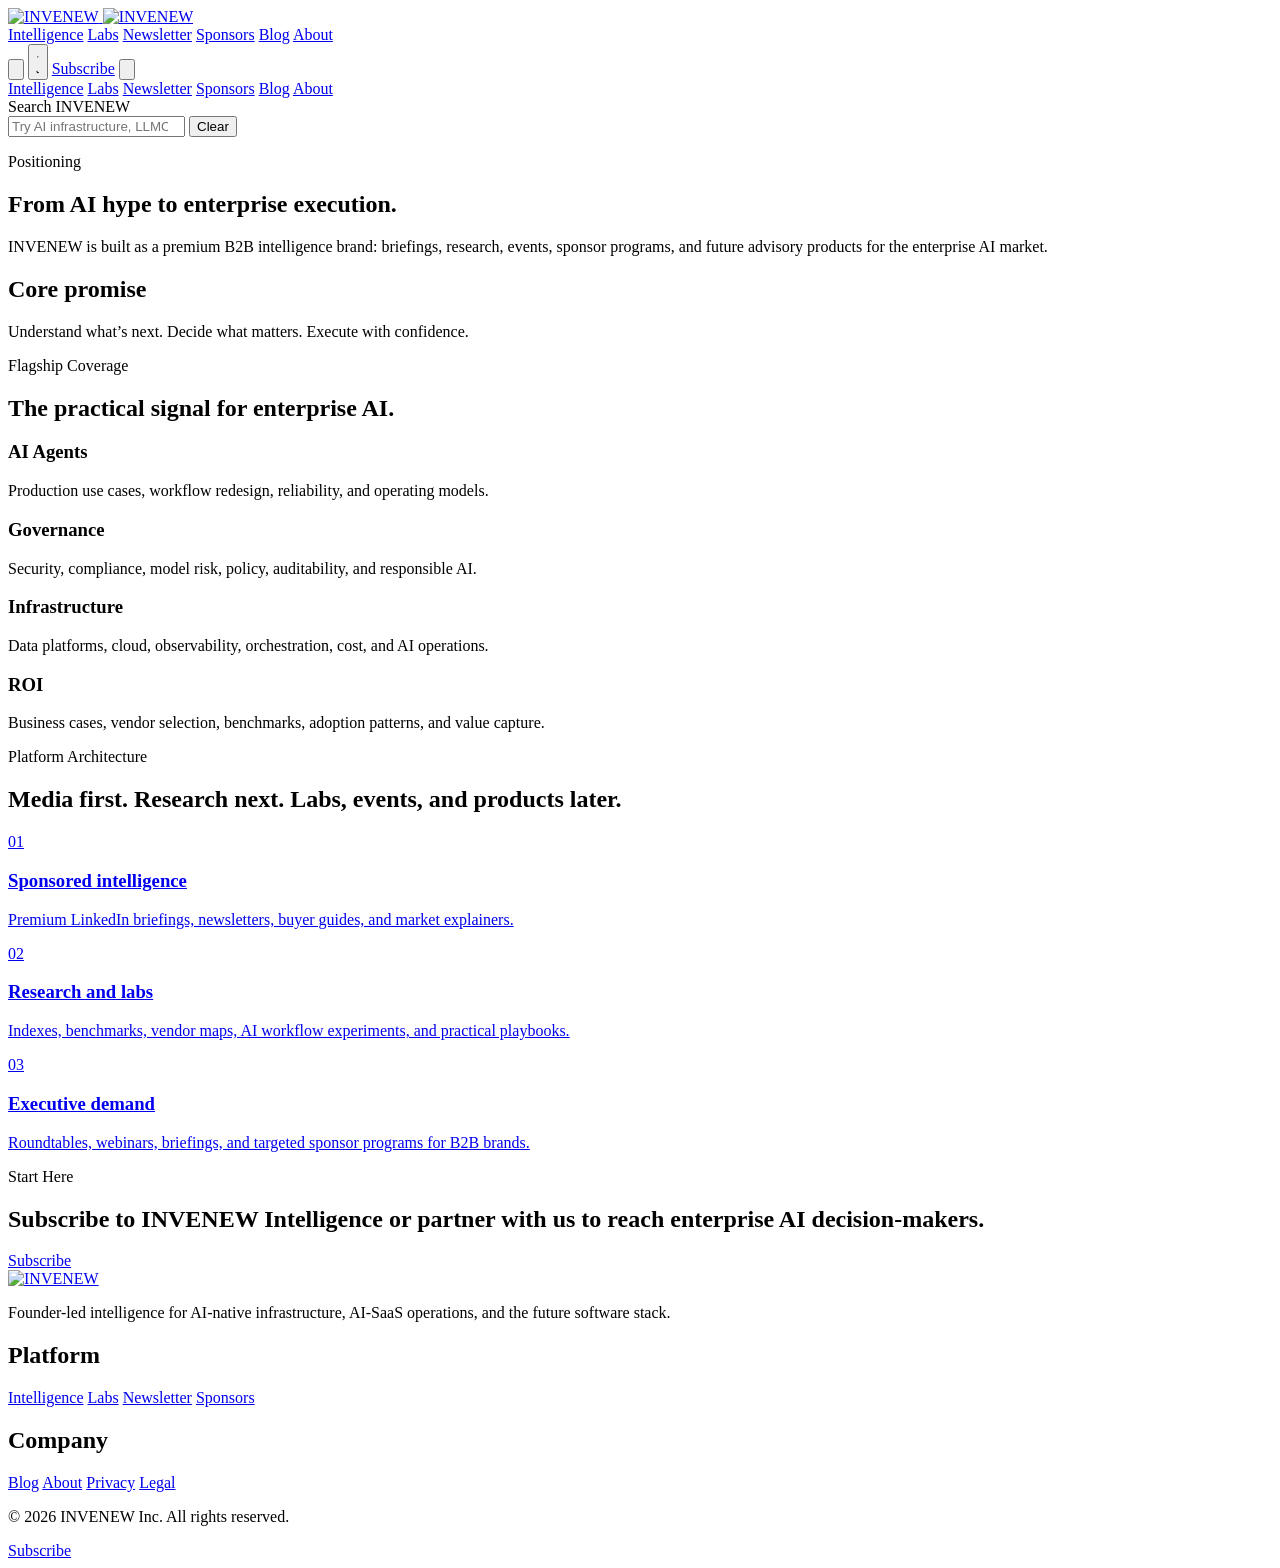
==== index.html @ 5afffe79 "Initialize website upload" ====
<!doctype html>
<html lang="en">
  <head>
    <meta charset="utf-8">
    <meta name="viewport" content="width=device-width, initial-scale=1">
    <meta name="description" content="INVENEW is a founder-led AI-native infrastructure lab for SaaS builders, cloud leaders, and AI infrastructure vendors.">
    <title>INVENEW | AI-Native Infrastructure Lab</title>
    <link rel="icon" href="assets/INVENEW-favicon1.png" type="image/png">
    <link rel="stylesheet" href="styles.css">
  </head>
  <body>
    <header class="site-header" data-elevated="false">
      <a class="brand" href="index.html" aria-label="INVENEW home">
        <img class="brand-logo logo-light" src="assets/INVENEW-light-long1.png" alt="INVENEW">
        <img class="brand-logo logo-dark" src="assets/INVENEW-dark-long1.png" alt="INVENEW">
      </a>
      <nav class="nav" aria-label="Primary navigation">
        <a href="intelligence.html">Intelligence</a>
        <a href="labs.html">Labs</a>
        <a href="newsletter.html">Newsletter</a>
        <a href="sponsors.html">Sponsors</a>
        <a href="blog.html">Blog</a>
        <a href="about.html">About</a>
      </nav>
      <div class="header-actions">
        <button class="icon-btn" id="searchToggle" aria-label="Search site" type="button">
          <svg viewBox="0 0 24 24" aria-hidden="true"><path d="m21 21-4.35-4.35m1.35-5.15a6.5 6.5 0 1 1-13 0 6.5 6.5 0 0 1 13 0Z"/></svg>
        </button>
        <button class="theme-toggle" id="themeToggle" aria-label="Toggle dark mode" type="button">
          <span class="toggle-track"><span class="toggle-thumb"></span></span>
          <svg class="sun" viewBox="0 0 24 24" aria-hidden="true"><path d="M12 4V2m0 20v-2m8-8h2M2 12h2m14.36-6.36 1.42-1.42M4.22 19.78l1.42-1.42m0-12.72L4.22 4.22m15.56 15.56-1.42-1.42M16 12a4 4 0 1 1-8 0 4 4 0 0 1 8 0Z"/></svg>
          <svg class="moon" viewBox="0 0 24 24" aria-hidden="true"><path d="M20.5 14.5A8.5 8.5 0 0 1 9.5 3.5 8.5 8.5 0 1 0 20.5 14.5Z"/></svg>
        </button>
        <a class="btn btn-small" href="newsletter.html">Subscribe</a>
        <button class="icon-btn menu-btn" id="menuToggle" aria-label="Open menu" type="button">
          <svg viewBox="0 0 24 24" aria-hidden="true"><path d="M4 7h16M4 12h16M4 17h16"/></svg>
        </button>
      </div>
    </header>

    <div class="mobile-panel" id="mobilePanel" aria-hidden="true">
      <a href="intelligence.html">Intelligence</a>
      <a href="labs.html">Labs</a>
      <a href="newsletter.html">Newsletter</a>
      <a href="sponsors.html">Sponsors</a>
      <a href="blog.html">Blog</a>
      <a href="about.html">About</a>
    </div>

    <div class="search-panel" id="searchPanel" aria-hidden="true">
      <div class="search-box">
        <label for="siteSearch">Search INVENEW</label>
        <div class="search-row">
          <input id="siteSearch" type="search" placeholder="Try AI infrastructure, LLMOps, sponsor briefs...">
          <button class="btn" id="clearSearch" type="button">Clear</button>
        </div>
        <div class="search-results" id="searchResults"></div>
      </div>
    </div>

    <main>
      <section class="landing-position section">
        <div>
          <p class="eyebrow">Positioning</p>
          <h1>From AI hype to enterprise execution.</h1>
          <p class="hero-text">INVENEW is built as a premium B2B intelligence brand: briefings, research, events, sponsor programs, and future advisory products for the enterprise AI market.</p>
        </div>
        <div class="promise-card">
          <h2>Core promise</h2>
          <p>Understand what’s next. Decide what matters. Execute with confidence.</p>
        </div>
      </section>

      <section class="flagship-band">
        <div class="flagship-inner">
          <p class="eyebrow">Flagship Coverage</p>
          <h2>The practical signal for enterprise AI.</h2>
          <div class="coverage-card-grid">
            <article class="beige"><h3>AI Agents</h3><p>Production use cases, workflow redesign, reliability, and operating models.</p></article>
            <article class="blue"><h3>Governance</h3><p>Security, compliance, model risk, policy, auditability, and responsible AI.</p></article>
            <article class="green"><h3>Infrastructure</h3><p>Data platforms, cloud, observability, orchestration, cost, and AI operations.</p></article>
            <article class="pink"><h3>ROI</h3><p>Business cases, vendor selection, benchmarks, adoption patterns, and value capture.</p></article>
          </div>
        </div>
      </section>

      <section class="section architecture-section">
        <div class="section-head">
          <p class="eyebrow">Platform Architecture</p>
          <h2>Media first. Research next. Labs, events, and products later.</h2>
        </div>
        <div class="architecture-grid">
          <a href="intelligence.html"><span>01</span><h3>Sponsored intelligence</h3><p>Premium LinkedIn briefings, newsletters, buyer guides, and market explainers.</p></a>
          <a href="labs.html"><span>02</span><h3>Research and labs</h3><p>Indexes, benchmarks, vendor maps, AI workflow experiments, and practical playbooks.</p></a>
          <a href="sponsors.html"><span>03</span><h3>Executive demand</h3><p>Roundtables, webinars, briefings, and targeted sponsor programs for B2B brands.</p></a>
        </div>
      </section>

      <section class="section landing-cta">
        <div>
          <p class="eyebrow">Start Here</p>
          <h2>Subscribe to INVENEW Intelligence or partner with us to reach enterprise AI decision-makers.</h2>
        </div>
        <a class="btn" href="newsletter.html">Subscribe</a>
      </section>
    </main>

    <footer class="footer">
      <div class="footer-main">
        <div class="footer-intro">
          <a href="index.html" class="footer-brand" aria-label="INVENEW home"><img src="assets/INVENEW-dark-long1.png" alt="INVENEW"></a>
          <p>Founder-led intelligence for AI-native infrastructure, AI-SaaS operations, and the future software stack.</p>
        </div>
        <nav class="footer-col" aria-label="Footer platform links">
          <h2>Platform</h2>
          <a href="intelligence.html">Intelligence</a>
          <a href="labs.html">Labs</a>
          <a href="newsletter.html">Newsletter</a>
          <a href="sponsors.html">Sponsors</a>
        </nav>
        <nav class="footer-col" aria-label="Footer company links">
          <h2>Company</h2>
          <a href="blog.html">Blog</a>
          <a href="about.html">About</a>
          <a href="privacy.html">Privacy</a>
          <a href="legal.html">Legal</a>
        </nav>
      </div>
      <div class="footer-bottom">
        <p>© 2026 INVENEW Inc. All rights reserved.</p>
        <a href="newsletter.html">Subscribe</a>
      </div>
    </footer>
    <script src="script.js"></script>
  </body>
</html>
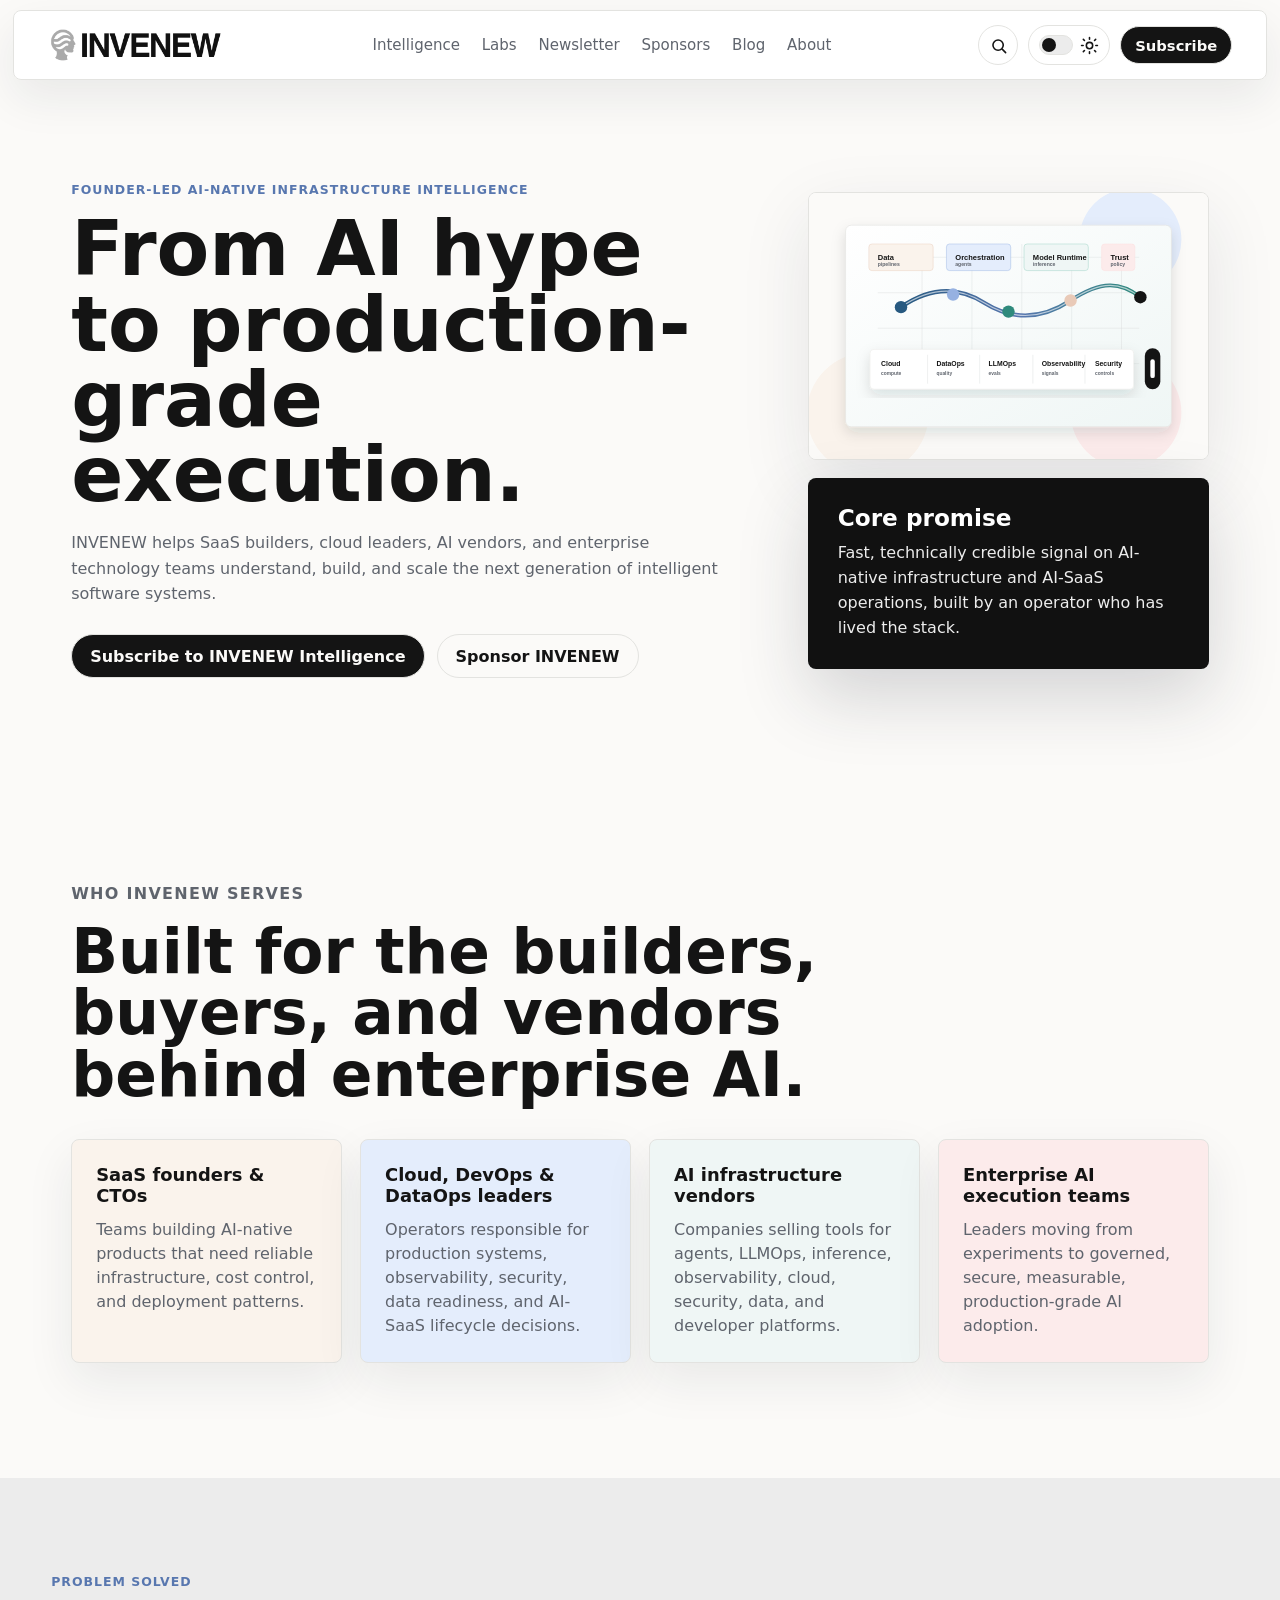
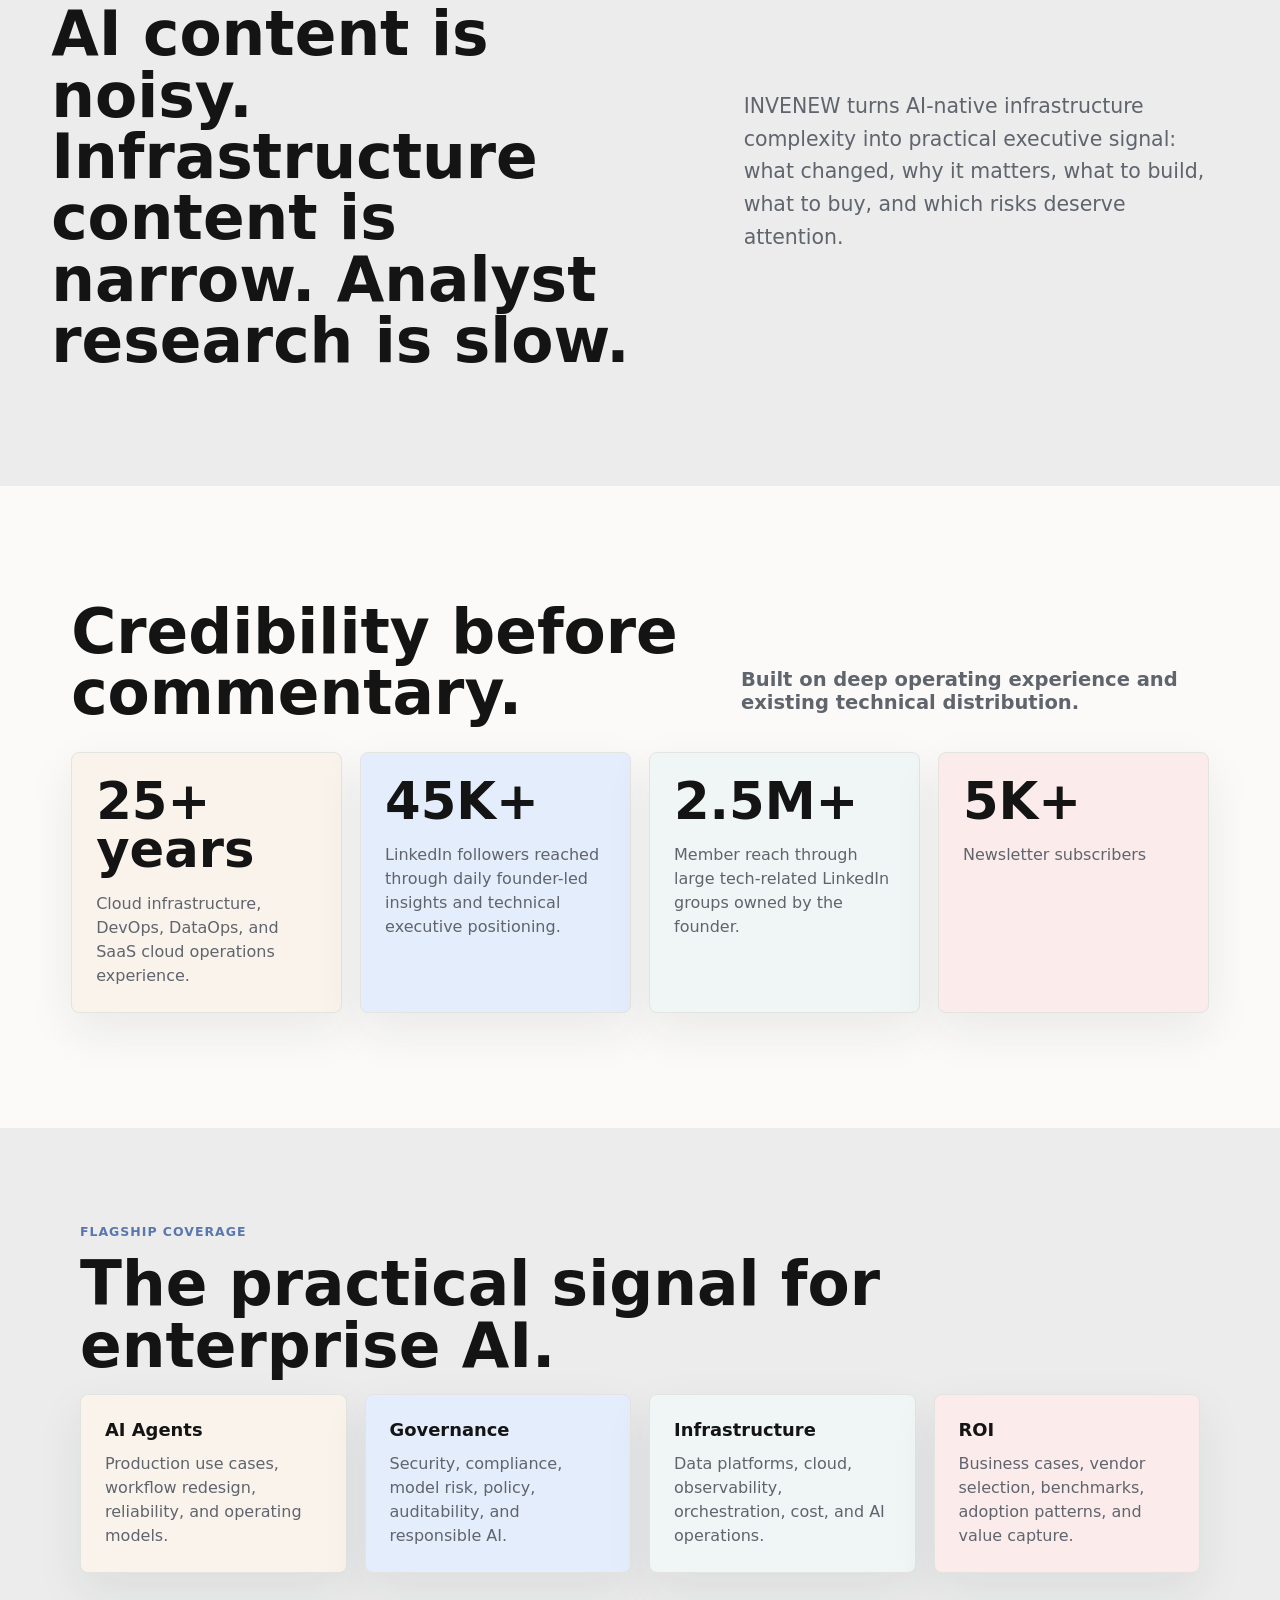
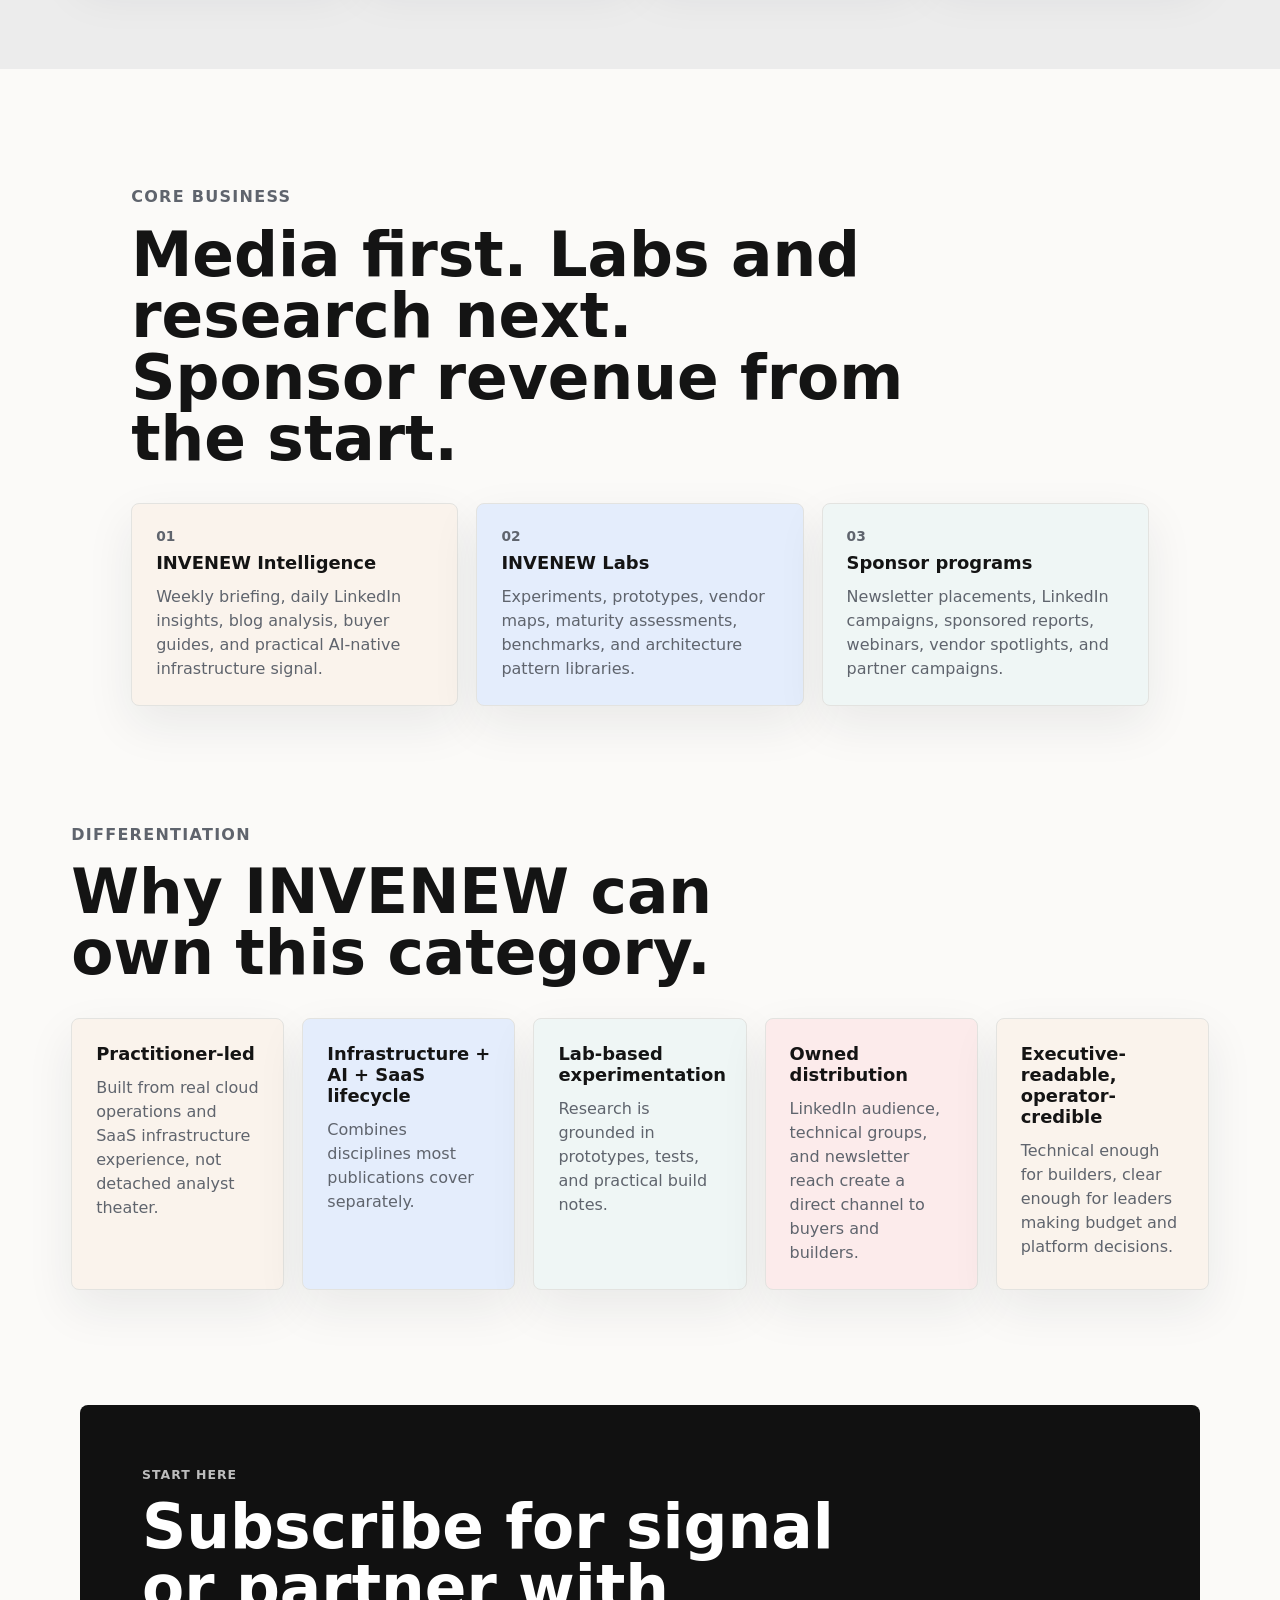
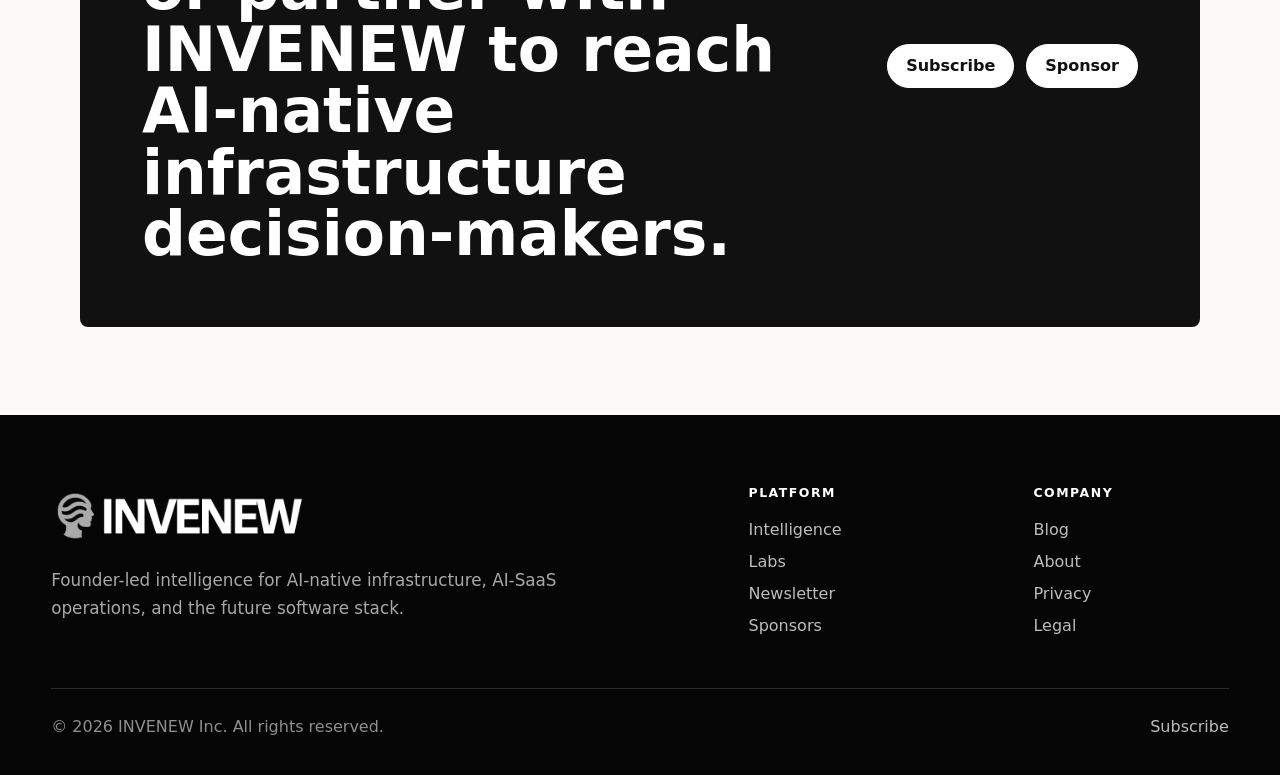
==== commit fbf80667: "Update INVENEW static website" ====
--- a/index.html
+++ b/index.html
@@ -3,10 +3,10 @@
   <head>
     <meta charset="utf-8">
     <meta name="viewport" content="width=device-width, initial-scale=1">
-    <meta name="description" content="INVENEW is a founder-led AI-native infrastructure lab for SaaS builders, cloud leaders, and AI infrastructure vendors.">
-    <title>INVENEW | AI-Native Infrastructure Lab</title>
+    <meta name="description" content="INVENEW is a founder-led AI-native infrastructure intelligence platform for SaaS builders, cloud leaders, AI vendors, and enterprise AI execution teams.">
+    <title>INVENEW | AI-Native Infrastructure Intelligence</title>
     <link rel="icon" href="assets/INVENEW-favicon1.png" type="image/png">
-    <link rel="stylesheet" href="styles.css">
+    <script>(function(){try{var theme=localStorage.getItem("invenew-theme");if(!theme&&window.matchMedia&&window.matchMedia("(prefers-color-scheme: dark)").matches)theme="dark";if(theme==="dark"){document.documentElement.dataset.theme="dark";document.documentElement.style.backgroundColor="#0d0f12";}}catch(error){}})();</script><link rel="stylesheet" href="styles.css">
   </head>
   <body>
     <header class="site-header" data-elevated="false">
@@ -61,13 +61,56 @@
     <main>
       <section class="landing-position section">
         <div>
-          <p class="eyebrow">Positioning</p>
-          <h1>From AI hype to enterprise execution.</h1>
-          <p class="hero-text">INVENEW is built as a premium B2B intelligence brand: briefings, research, events, sponsor programs, and future advisory products for the enterprise AI market.</p>
+          <p class="eyebrow">Founder-led AI-native infrastructure intelligence</p>
+          <h1>From AI hype to production-grade execution.</h1>
+          <p class="hero-text">INVENEW helps SaaS builders, cloud leaders, AI vendors, and enterprise technology teams understand, build, and scale the next generation of intelligent software systems.</p>
+          <div class="hero-actions">
+            <a class="btn" href="newsletter.html">Subscribe to INVENEW Intelligence</a>
+            <a class="btn btn-secondary" href="sponsors.html">Sponsor INVENEW</a>
+          </div>
         </div>
-        <div class="promise-card">
-          <h2>Core promise</h2>
-          <p>Understand what’s next. Decide what matters. Execute with confidence.</p>
+        <div class="landing-promise-stack">
+          <img class="landing-hero-image" src="assets/sponsors-hero-graphic.svg" alt="AI infrastructure stack graphic">
+          <div class="promise-card">
+            <h2>Core promise</h2>
+            <p>Fast, technically credible signal on AI-native infrastructure and AI-SaaS operations, built by an operator who has lived the stack.</p>
+          </div>
+        </div>
+      </section>
+
+      <section class="section home-audience">
+        <div class="section-head">
+          <p class="eyebrow">Who INVENEW serves</p>
+          <h2>Built for the builders, buyers, and vendors behind enterprise AI.</h2>
+        </div>
+        <div class="home-card-grid four">
+          <article class="beige"><h3>SaaS founders & CTOs</h3><p>Teams building AI-native products that need reliable infrastructure, cost control, and deployment patterns.</p></article>
+          <article class="blue"><h3>Cloud, DevOps & DataOps leaders</h3><p>Operators responsible for production systems, observability, security, data readiness, and AI-SaaS lifecycle decisions.</p></article>
+          <article class="green"><h3>AI infrastructure vendors</h3><p>Companies selling tools for agents, LLMOps, inference, observability, cloud, security, data, and developer platforms.</p></article>
+          <article class="pink"><h3>Enterprise AI execution teams</h3><p>Leaders moving from experiments to governed, secure, measurable, production-grade AI adoption.</p></article>
+        </div>
+      </section>
+
+      <section class="home-problem">
+        <div class="problem-inner">
+          <div>
+            <p class="eyebrow">Problem solved</p>
+            <h2>AI content is noisy. Infrastructure content is narrow. Analyst research is slow.</h2>
+          </div>
+          <p>INVENEW turns AI-native infrastructure complexity into practical executive signal: what changed, why it matters, what to build, what to buy, and which risks deserve attention.</p>
+        </div>
+      </section>
+
+      <section class="section credibility-section">
+        <div class="section-title-row">
+          <h2>Credibility before commentary.</h2>
+          <p>Built on deep operating experience and existing technical distribution.</p>
+        </div>
+        <div class="credibility-grid">
+          <article><strong>25+ years</strong><span>Cloud infrastructure, DevOps, DataOps, and SaaS cloud operations experience.</span></article>
+          <article><strong>45K+</strong><span>LinkedIn followers reached through daily founder-led insights and technical executive positioning.</span></article>
+          <article><strong>2.5M+</strong><span>Member reach through large tech-related LinkedIn groups owned by the founder.</span></article>
+          <article><strong>5K+</strong><span>Newsletter subscribers</span></article>
         </div>
       </section>
 
@@ -86,22 +129,39 @@
 
       <section class="section architecture-section">
         <div class="section-head">
-          <p class="eyebrow">Platform Architecture</p>
-          <h2>Media first. Research next. Labs, events, and products later.</h2>
+          <p class="eyebrow">Core business</p>
+          <h2>Media first. Labs and research next. Sponsor revenue from the start.</h2>
         </div>
         <div class="architecture-grid">
-          <a href="intelligence.html"><span>01</span><h3>Sponsored intelligence</h3><p>Premium LinkedIn briefings, newsletters, buyer guides, and market explainers.</p></a>
-          <a href="labs.html"><span>02</span><h3>Research and labs</h3><p>Indexes, benchmarks, vendor maps, AI workflow experiments, and practical playbooks.</p></a>
-          <a href="sponsors.html"><span>03</span><h3>Executive demand</h3><p>Roundtables, webinars, briefings, and targeted sponsor programs for B2B brands.</p></a>
+          <a href="newsletter.html"><span>01</span><h3>INVENEW Intelligence</h3><p>Weekly briefing, daily LinkedIn insights, blog analysis, buyer guides, and practical AI-native infrastructure signal.</p></a>
+          <a href="labs.html"><span>02</span><h3>INVENEW Labs</h3><p>Experiments, prototypes, vendor maps, maturity assessments, benchmarks, and architecture pattern libraries.</p></a>
+          <a href="sponsors.html"><span>03</span><h3>Sponsor programs</h3><p>Newsletter placements, LinkedIn campaigns, sponsored reports, webinars, vendor spotlights, and partner campaigns.</p></a>
+        </div>
+      </section>
+
+      <section class="section differentiation-section">
+        <div class="section-head">
+          <p class="eyebrow">Differentiation</p>
+          <h2>Why INVENEW can own this category.</h2>
+        </div>
+        <div class="home-card-grid five">
+          <article class="beige"><h3>Practitioner-led</h3><p>Built from real cloud operations and SaaS infrastructure experience, not detached analyst theater.</p></article>
+          <article class="blue"><h3>Infrastructure + AI + SaaS lifecycle</h3><p>Combines disciplines most publications cover separately.</p></article>
+          <article class="green"><h3>Lab-based experimentation</h3><p>Research is grounded in prototypes, tests, and practical build notes.</p></article>
+          <article class="pink"><h3>Owned distribution</h3><p>LinkedIn audience, technical groups, and newsletter reach create a direct channel to buyers and builders.</p></article>
+          <article class="beige"><h3>Executive-readable, operator-credible</h3><p>Technical enough for builders, clear enough for leaders making budget and platform decisions.</p></article>
         </div>
       </section>
 
       <section class="section landing-cta">
         <div>
           <p class="eyebrow">Start Here</p>
-          <h2>Subscribe to INVENEW Intelligence or partner with us to reach enterprise AI decision-makers.</h2>
+          <h2>Subscribe for signal or partner with INVENEW to reach AI-native infrastructure decision-makers.</h2>
         </div>
-        <a class="btn" href="newsletter.html">Subscribe</a>
+        <div class="cta-actions">
+          <a class="btn" href="newsletter.html">Subscribe</a>
+          <a class="btn" href="sponsors.html">Sponsor</a>
+        </div>
       </section>
     </main>
 
--- a/styles.css
+++ b/styles.css
@@ -0,0 +1,2969 @@
+:root {
+  color-scheme: light;
+  --bg: #fbfaf8;
+  --surface: #ffffff;
+  --text: #141414;
+  --muted: #5f646d;
+  --line: #e3e3e0;
+  --soft: #ececec;
+  --beige: #faf3ec;
+  --beige-strong: #e9cab8;
+  --blue: #e4edfc;
+  --blue-strong: #96b1e1;
+  --green: #eff6f5;
+  --green-strong: #97cfc2;
+  --pink: #fcebeb;
+  --pink-strong: #fcdbdb;
+  --lavender: #eeeaf8;
+  --sage: #e7f0ec;
+  --clay: #f4e5dc;
+  --accent: #5877af;
+  --shadow: 0 20px 60px rgba(20, 20, 20, 0.08);
+  --display-xl: clamp(3rem, 6vw, 5.4rem);
+  --display-lg: clamp(2.45rem, 4.8vw, 4.35rem);
+  --display-md: clamp(2rem, 3.7vw, 3.25rem);
+  --band-padding: clamp(62px, 9vw, 96px) clamp(18px, 4vw, 56px);
+}
+
+[data-theme="dark"] {
+  color-scheme: dark;
+  --bg: #0d0f12;
+  --surface: #15181d;
+  --text: #f4f5f6;
+  --muted: #a9b0ba;
+  --line: #2b3038;
+  --soft: #1b2027;
+  --beige: #2b211c;
+  --beige-strong: #e9cab8;
+  --blue: #182238;
+  --blue-strong: #96b1e1;
+  --green: #172925;
+  --green-strong: #97cfc2;
+  --pink: #301f22;
+  --pink-strong: #fcdbdb;
+  --lavender: #242031;
+  --sage: #1b2a26;
+  --clay: #30241f;
+  --accent: #96b1e1;
+  --shadow: 0 22px 80px rgba(0, 0, 0, 0.34);
+}
+
+* { box-sizing: border-box; }
+
+html {
+  scroll-behavior: smooth;
+}
+
+body {
+  margin: 0;
+  font-family: Inter, ui-sans-serif, system-ui, -apple-system, BlinkMacSystemFont, "Segoe UI", sans-serif;
+  background: var(--bg);
+  color: var(--text);
+}
+
+a { color: inherit; text-decoration: none; }
+button, input { font: inherit; }
+select { font: inherit; }
+
+.site-header {
+  position: sticky;
+  top: 10px;
+  z-index: 50;
+  display: grid;
+  grid-template-columns: auto 1fr auto;
+  gap: 22px;
+  align-items: center;
+  width: calc(100% - clamp(16px, 2vw, 28px));
+  max-width: 1480px;
+  margin: 10px auto 0;
+  padding: 14px clamp(18px, 3vw, 34px);
+  background: color-mix(in srgb, var(--surface) 94%, transparent);
+  border: 1px solid var(--line);
+  border-radius: 8px;
+  box-shadow: 0 18px 45px rgba(31, 41, 55, 0.08);
+  backdrop-filter: blur(18px);
+}
+
+.site-header[data-elevated="true"] {
+  border-color: color-mix(in srgb, var(--line) 82%, var(--text));
+}
+
+.brand {
+  display: inline-flex;
+  align-items: center;
+  min-width: 178px;
+}
+
+.brand-logo {
+  display: block;
+  width: 178px;
+  height: 40px;
+  object-fit: contain;
+}
+
+.logo-dark { display: none; }
+[data-theme="dark"] .logo-light { display: none; }
+[data-theme="dark"] .logo-dark { display: block; }
+
+.nav {
+  display: flex;
+  justify-content: center;
+  gap: clamp(12px, 1.7vw, 26px);
+  color: var(--muted);
+  font-size: 0.94rem;
+}
+
+.nav a:hover { color: var(--text); }
+
+.header-actions {
+  display: flex;
+  align-items: center;
+  gap: 10px;
+}
+
+.btn, .icon-btn, .theme-toggle {
+  border: 1px solid var(--line);
+  background: var(--text);
+  color: var(--bg);
+  border-radius: 999px;
+  cursor: pointer;
+  transition: transform 160ms ease, border-color 160ms ease, background 160ms ease;
+}
+
+.btn {
+  display: inline-flex;
+  min-height: 44px;
+  align-items: center;
+  justify-content: center;
+  padding: 0 18px;
+  font-weight: 720;
+  white-space: nowrap;
+}
+
+.btn:hover, .icon-btn:hover, .theme-toggle:hover { transform: translateY(-1px); }
+
+.btn-small { min-height: 38px; padding: 0 14px; font-size: 0.92rem; }
+.btn-secondary { background: transparent; color: var(--text); }
+
+.icon-btn {
+  display: inline-grid;
+  width: 40px;
+  height: 40px;
+  place-items: center;
+  background: var(--surface);
+  color: var(--text);
+}
+
+.icon-btn svg, .theme-toggle svg {
+  width: 19px;
+  height: 19px;
+  fill: none;
+  stroke: currentColor;
+  stroke-width: 2;
+  stroke-linecap: round;
+  stroke-linejoin: round;
+}
+
+.theme-toggle {
+  display: inline-flex;
+  align-items: center;
+  gap: 7px;
+  min-height: 40px;
+  padding: 0 10px;
+  background: var(--surface);
+  color: var(--text);
+}
+
+.toggle-track {
+  width: 34px;
+  height: 20px;
+  border-radius: 999px;
+  background: var(--soft);
+  border: 1px solid var(--line);
+  position: relative;
+}
+
+.toggle-thumb {
+  position: absolute;
+  top: 2px;
+  left: 2px;
+  width: 14px;
+  height: 14px;
+  border-radius: 50%;
+  background: var(--text);
+  transition: transform 180ms ease;
+}
+
+[data-theme="dark"] .toggle-thumb { transform: translateX(14px); }
+[data-theme="dark"] .sun, .moon { display: none; }
+[data-theme="dark"] .moon { display: block; }
+
+.menu-btn { display: none; }
+
+.mobile-panel, .search-panel {
+  display: none;
+}
+
+.section {
+  padding: clamp(70px, 9vw, 128px) clamp(18px, 4vw, 56px);
+  max-width: 1240px;
+  margin: 0 auto;
+}
+
+.policy-hero {
+  padding-bottom: clamp(34px, 5vw, 56px);
+}
+
+.policy-hero h1 {
+  max-width: 780px;
+}
+
+.policy-date {
+  margin: 28px 0 0;
+  color: var(--muted);
+  font-weight: 700;
+}
+
+.policy-body {
+  display: grid;
+  gap: 16px;
+  padding-top: 0;
+  max-width: 960px;
+}
+
+.policy-body article {
+  padding: clamp(22px, 3vw, 34px);
+  background: var(--surface);
+  border: 1px solid var(--line);
+  border-radius: 8px;
+  box-shadow: var(--shadow);
+}
+
+.policy-body h2 {
+  margin-bottom: 10px;
+  font-size: clamp(1.25rem, 1.8vw, 1.65rem);
+  line-height: 1.08;
+  letter-spacing: 0;
+}
+
+.policy-body p {
+  margin-bottom: 0;
+  color: var(--muted);
+  font-size: 1.04rem;
+  line-height: 1.7;
+}
+
+.hero {
+  display: grid;
+  grid-template-columns: minmax(0, 1.12fr) minmax(280px, 0.68fr);
+  gap: clamp(28px, 5vw, 68px);
+  align-items: center;
+  min-height: calc(82vh - 72px);
+  padding-top: 34px;
+  padding-bottom: 48px;
+}
+
+.landing-position {
+  display: grid;
+  grid-template-columns: minmax(0, 1fr) minmax(280px, 0.62fr);
+  gap: clamp(32px, 7vw, 96px);
+  align-items: center;
+  min-height: 420px;
+  padding-top: clamp(66px, 8vw, 104px);
+  padding-bottom: clamp(58px, 7vw, 88px);
+}
+
+.landing-position h1 {
+  max-width: 760px;
+  font-size: var(--display-xl);
+  line-height: 0.98;
+}
+
+.landing-position .hero-text {
+  max-width: 720px;
+}
+
+.landing-position .hero-actions {
+  margin-top: 28px;
+}
+
+.landing-promise-stack {
+  display: grid;
+  justify-items: end;
+  gap: 18px;
+}
+
+.landing-hero-image {
+  width: min(100%, 500px);
+  height: auto;
+  max-height: 300px;
+  object-fit: contain;
+  border: 1px solid var(--line);
+  border-radius: 8px;
+  background: var(--surface);
+  box-shadow: 0 24px 70px rgba(31, 41, 55, 0.1);
+}
+
+.promise-card {
+  justify-self: end;
+  width: min(100%, 420px);
+  padding: 28px 30px;
+  border-radius: 8px;
+  background: #111111;
+  color: #ffffff;
+  box-shadow: 0 28px 70px rgba(31, 41, 55, 0.18);
+}
+
+.promise-card h2 {
+  margin-bottom: 12px;
+  font-size: 1.45rem;
+  line-height: 1;
+}
+
+.promise-card p {
+  margin: 0;
+  color: #ededed;
+  line-height: 1.55;
+}
+
+.home-card-grid {
+  display: grid;
+  gap: 18px;
+}
+
+.home-card-grid.four {
+  grid-template-columns: repeat(4, minmax(0, 1fr));
+}
+
+.home-card-grid.five {
+  grid-template-columns: repeat(5, minmax(0, 1fr));
+}
+
+.home-card-grid article,
+.credibility-grid article {
+  min-height: 180px;
+  padding: 24px;
+  border: 1px solid var(--line);
+  border-radius: 8px;
+  box-shadow: 0 18px 48px rgba(31, 41, 55, 0.08);
+}
+
+.home-card-grid p,
+.credibility-grid span {
+  margin: 0;
+  color: var(--muted);
+  line-height: 1.5;
+}
+
+.home-problem {
+  padding: var(--band-padding);
+  background: var(--soft);
+}
+
+.problem-inner {
+  display: grid;
+  grid-template-columns: minmax(0, 0.9fr) minmax(300px, 0.72fr);
+  gap: clamp(32px, 7vw, 86px);
+  align-items: center;
+  max-width: 1240px;
+  margin: 0 auto;
+}
+
+.problem-inner h2 {
+  max-width: 820px;
+}
+
+.problem-inner > p {
+  color: var(--muted);
+  font-size: clamp(1.05rem, 1.6vw, 1.28rem);
+  line-height: 1.6;
+}
+
+.credibility-section {
+  max-width: 1240px;
+}
+
+.credibility-grid {
+  display: grid;
+  grid-template-columns: repeat(4, minmax(0, 1fr));
+  gap: 18px;
+}
+
+.credibility-grid article:nth-child(1) { background: var(--beige); }
+.credibility-grid article:nth-child(2) { background: var(--blue); }
+.credibility-grid article:nth-child(3) { background: var(--green); }
+.credibility-grid article:nth-child(4) { background: var(--pink); }
+
+.credibility-grid strong {
+  display: block;
+  margin-bottom: 18px;
+  color: var(--text);
+  font-size: clamp(2.1rem, 4vw, 3.65rem);
+  line-height: 0.95;
+}
+
+.differentiation-section {
+  max-width: 1240px;
+  padding-top: 0;
+}
+
+.differentiation-section .home-card-grid article {
+  min-height: 210px;
+}
+
+.flagship-band {
+  background: var(--soft);
+  padding: var(--band-padding);
+}
+
+.flagship-inner,
+.architecture-section,
+.landing-cta {
+  max-width: 1120px;
+}
+
+.flagship-inner {
+  margin: 0 auto;
+}
+
+.flagship-inner h2,
+.architecture-section h2 {
+  max-width: 1060px;
+  font-size: var(--display-lg);
+}
+
+.coverage-card-grid,
+.architecture-grid {
+  display: grid;
+  grid-template-columns: repeat(4, minmax(0, 1fr));
+  gap: 18px;
+}
+
+.coverage-card-grid article,
+.architecture-grid a {
+  min-height: 160px;
+  padding: 24px;
+  border: 1px solid var(--line);
+  border-radius: 8px;
+  box-shadow: 0 18px 48px rgba(31, 41, 55, 0.08);
+}
+
+.coverage-card-grid h3,
+.architecture-grid h3 {
+  margin-bottom: 12px;
+}
+
+.coverage-card-grid p,
+.architecture-grid p {
+  margin: 0;
+  color: var(--muted);
+  line-height: 1.5;
+}
+
+.architecture-grid {
+  grid-template-columns: repeat(3, minmax(0, 1fr));
+}
+
+.architecture-grid a {
+  background: var(--surface);
+}
+
+.architecture-grid a:nth-child(1),
+.foundation-grid article:nth-child(1),
+.topic-grid article:nth-child(1),
+.intelligence-pillars article:nth-child(1),
+.coverage-list article:nth-child(1),
+.post-card:nth-child(1) {
+  background: var(--beige);
+}
+
+.architecture-grid a:nth-child(2),
+.foundation-grid article:nth-child(2),
+.topic-grid article:nth-child(2),
+.intelligence-pillars article:nth-child(2),
+.coverage-list article:nth-child(2),
+.post-card:nth-child(2) {
+  background: var(--blue);
+}
+
+.architecture-grid a:nth-child(3),
+.foundation-grid article:nth-child(3),
+.topic-grid article:nth-child(3),
+.intelligence-pillars article:nth-child(3),
+.coverage-list article:nth-child(3),
+.post-card:nth-child(3) {
+  background: var(--green);
+}
+
+.topic-grid article:nth-child(4),
+.coverage-list article:nth-child(4) {
+  background: var(--pink);
+}
+
+.architecture-grid span {
+  display: block;
+  margin-bottom: 8px;
+  color: var(--muted);
+  font-weight: 900;
+  font-size: 0.86rem;
+}
+
+.landing-cta {
+  display: grid;
+  grid-template-columns: minmax(0, 1fr) auto;
+  gap: 28px;
+  align-items: center;
+  margin-bottom: clamp(48px, 7vw, 88px);
+  padding: clamp(42px, 6vw, 62px);
+  border-radius: 8px;
+  background: #111111;
+  color: #ffffff;
+}
+
+.landing-cta .eyebrow {
+  color: #bdbdbd;
+}
+
+.landing-cta h2 {
+  max-width: 760px;
+  margin: 0;
+  color: #ffffff;
+  font-size: var(--display-lg);
+}
+
+.landing-cta .btn {
+  background: #ffffff;
+  color: #111111;
+  border-color: #ffffff;
+}
+
+.cta-actions {
+  display: flex;
+  gap: 12px;
+  justify-content: flex-end;
+}
+
+.eyebrow {
+  margin: 0 0 14px;
+  color: var(--accent);
+  font-weight: 780;
+  letter-spacing: 0.08em;
+  text-transform: uppercase;
+  font-size: 0.78rem;
+}
+
+h1, h2, h3, p { margin-top: 0; }
+
+h1 {
+  max-width: 820px;
+  margin-bottom: 18px;
+  font-size: var(--display-xl);
+  line-height: 1;
+  letter-spacing: 0;
+}
+
+h2 {
+  font-size: var(--display-lg);
+  line-height: 1;
+  letter-spacing: 0;
+  margin-bottom: 18px;
+}
+
+h3 {
+  font-size: clamp(1.1rem, 1.4vw, 1.35rem);
+  letter-spacing: 0;
+  margin-bottom: 12px;
+}
+
+.nowrap {
+  white-space: nowrap;
+}
+
+.hero-text, .section-head p, .about p, .newsletter p {
+  color: var(--muted);
+  font-size: clamp(1rem, 1.25vw, 1.16rem);
+  line-height: 1.58;
+}
+
+.hero-actions {
+  display: flex;
+  flex-wrap: wrap;
+  gap: 12px;
+  margin-top: 24px;
+}
+
+.hero-visual {
+  width: min(100%, 430px);
+  min-height: 430px;
+  justify-self: end;
+  border: 1px solid var(--line);
+  background:
+    linear-gradient(var(--line) 1px, transparent 1px),
+    linear-gradient(90deg, var(--line) 1px, transparent 1px),
+    radial-gradient(circle at 24% 18%, var(--blue), transparent 33%),
+    radial-gradient(circle at 72% 68%, var(--green), transparent 34%),
+    radial-gradient(circle at 48% 42%, var(--lavender), transparent 34%),
+    radial-gradient(circle at 20% 78%, var(--clay), transparent 28%),
+    var(--surface);
+  background-size: 48px 48px, 48px 48px, auto, auto, auto;
+  border-radius: 8px;
+  box-shadow: 0 28px 70px rgba(45, 55, 72, 0.14);
+  overflow: hidden;
+  position: relative;
+}
+
+.signal-map {
+  position: absolute;
+  inset: 18px;
+  border: 1px solid var(--line);
+  border-radius: 8px;
+  background:
+    linear-gradient(115deg, transparent 49.7%, color-mix(in srgb, var(--muted) 18%, transparent) 50%, transparent 50.3%),
+    linear-gradient(65deg, transparent 49.7%, color-mix(in srgb, var(--muted) 18%, transparent) 50%, transparent 50.3%);
+}
+
+.signal-map::before, .signal-map::after {
+  content: "";
+  position: absolute;
+  inset: 18%;
+  border: 1px dashed color-mix(in srgb, var(--muted) 45%, transparent);
+  border-radius: 50%;
+}
+
+.signal-map::after {
+  inset: 31%;
+}
+
+.core, .node {
+  position: absolute;
+  display: inline-grid;
+  place-items: center;
+  min-width: 86px;
+  min-height: 38px;
+  padding: 0 10px;
+  border-radius: 999px;
+  border: 1px solid var(--line);
+  background: color-mix(in srgb, var(--surface) 88%, transparent);
+  font-weight: 760;
+  box-shadow: 0 12px 28px rgba(0, 0, 0, 0.08);
+}
+
+.core {
+  left: 50%;
+  top: 50%;
+  min-width: 108px;
+  min-height: 108px;
+  transform: translate(-50%, -50%);
+  border-radius: 50%;
+  background: #050505;
+  border-color: color-mix(in srgb, var(--text) 16%, transparent);
+  overflow: hidden;
+}
+
+.core img {
+  width: 100%;
+  height: 100%;
+  object-fit: cover;
+}
+
+.n1 { left: 8%; top: 17%; background: var(--blue); }
+.n2 { right: 8%; top: 23%; background: var(--green); }
+.n3 { left: 9%; bottom: 20%; background: var(--beige); }
+.n4 { right: 12%; bottom: 14%; background: var(--pink); }
+.n5 { left: 38%; top: 7%; background: var(--surface); }
+
+.ticker {
+  display: flex;
+  gap: 10px;
+  max-width: 1240px;
+  margin: -18px auto 0;
+  padding: 0 clamp(18px, 4vw, 56px) 26px;
+  overflow-x: auto;
+}
+
+.ticker span {
+  flex: 0 0 auto;
+  padding: 10px 14px;
+  border: 1px solid var(--line);
+  border-radius: 8px;
+  background: var(--surface);
+  color: var(--muted);
+}
+
+.split {
+  display: grid;
+  grid-template-columns: 0.8fr 1fr;
+  gap: clamp(30px, 6vw, 76px);
+  align-items: start;
+}
+
+.grid, .sponsor-grid, .lab-board {
+  display: grid;
+  gap: 16px;
+}
+
+.two { grid-template-columns: repeat(2, minmax(0, 1fr)); }
+
+.feature, .lab-board article {
+  border: 1px solid var(--line);
+  border-radius: 8px;
+  padding: clamp(22px, 3vw, 34px);
+  background: var(--surface);
+  min-height: 220px;
+}
+
+.feature p, .lab-board p, .article-list span {
+  color: var(--muted);
+  line-height: 1.55;
+}
+
+.blue { background: var(--blue); }
+.green { background: var(--green); }
+.beige { background: var(--beige); }
+.pink { background: var(--pink); }
+
+.compact {
+  padding-top: clamp(54px, 7vw, 92px);
+}
+
+.page-hero {
+  padding-top: clamp(78px, 10vw, 132px);
+  padding-bottom: clamp(48px, 7vw, 86px);
+  max-width: 1040px;
+}
+
+.page-hero h1 {
+  font-size: var(--display-xl);
+}
+
+.intelligence-hero .hero-actions {
+  margin-top: 28px;
+}
+
+.intelligence-offer,
+.intelligence-credibility {
+  max-width: 1240px;
+}
+
+.page-grid {
+  display: grid;
+  grid-template-columns: repeat(2, minmax(0, 1fr));
+  gap: 16px;
+  padding-top: 0;
+}
+
+.intelligence-pillars {
+  display: grid;
+  grid-template-columns: repeat(3, minmax(0, 1fr));
+  gap: 20px;
+  max-width: 1040px;
+  padding-top: 0;
+  padding-bottom: 70px;
+}
+
+.intelligence-pillars article {
+  min-height: 138px;
+  padding: 24px;
+  border: 1px solid var(--line);
+  border-radius: 8px;
+  box-shadow: 0 18px 48px rgba(31, 41, 55, 0.08);
+}
+
+.intelligence-pillars h3 {
+  margin-bottom: 10px;
+}
+
+.intelligence-pillars p {
+  margin: 0;
+  color: var(--muted);
+  font-size: 0.94rem;
+  line-height: 1.5;
+}
+
+.intelligence-system {
+  background: var(--soft);
+  padding: var(--band-padding);
+}
+
+.latest-intelligence {
+  padding: var(--band-padding);
+  background: var(--soft);
+  color: var(--text);
+}
+
+.latest-inner {
+  max-width: 1280px;
+  margin: 0 auto;
+}
+
+.latest-intelligence .section-title-row {
+  align-items: start;
+}
+
+.latest-intelligence .section-title-row p,
+.latest-intelligence p {
+  color: var(--muted);
+}
+
+.latest-grid {
+  display: grid;
+  grid-template-columns: minmax(0, 1.45fr) minmax(320px, 0.82fr);
+  gap: 16px;
+  margin-top: 26px;
+}
+
+.flagship-brief,
+.brief-list article,
+.asset-grid article {
+  border: 1px solid var(--line);
+  border-radius: 8px;
+  background: var(--surface);
+  box-shadow: 0 18px 48px rgba(31, 41, 55, 0.08);
+}
+
+.flagship-brief {
+  background: var(--beige);
+}
+
+.brief-list article:nth-child(1),
+.asset-grid article:nth-child(1) {
+  background: var(--blue);
+}
+
+.brief-list article:nth-child(2),
+.asset-grid article:nth-child(2) {
+  background: var(--green);
+}
+
+.brief-list article:nth-child(3),
+.asset-grid article:nth-child(3) {
+  background: var(--pink);
+}
+
+.flagship-brief {
+  display: grid;
+  align-content: start;
+  min-height: 430px;
+  padding: clamp(26px, 4vw, 42px);
+}
+
+.latest-intelligence .pill {
+  justify-self: start;
+  margin-bottom: 26px;
+  border-color: var(--green-strong);
+  background: var(--green);
+  color: var(--text);
+  text-transform: uppercase;
+  letter-spacing: 0.08em;
+  font-size: 0.72rem;
+}
+
+.flagship-brief h3 {
+  max-width: 780px;
+  font-size: clamp(2rem, 4vw, 3.7rem);
+  line-height: 1;
+}
+
+.flagship-brief p {
+  max-width: 780px;
+  font-size: 1.08rem;
+  line-height: 1.6;
+}
+
+.flagship-brief .btn {
+  align-self: end;
+  justify-self: start;
+  margin-top: 48px;
+  color: var(--text);
+  border-color: var(--line);
+}
+
+.brief-list {
+  display: grid;
+  gap: 16px;
+}
+
+.brief-list article {
+  padding: 24px;
+}
+
+.brief-list span,
+.asset-grid span {
+  display: block;
+  margin-bottom: 12px;
+  color: var(--muted);
+  font-size: 0.82rem;
+  font-weight: 900;
+}
+
+.brief-list h3,
+.asset-grid h3 {
+  color: var(--text);
+}
+
+.brief-list p,
+.asset-grid p {
+  margin: 0;
+  line-height: 1.55;
+}
+
+.asset-grid {
+  display: grid;
+  grid-template-columns: repeat(3, minmax(0, 1fr));
+  gap: 16px;
+  margin-top: clamp(64px, 9vw, 100px);
+}
+
+.asset-grid article {
+  min-height: 230px;
+  padding: 26px;
+}
+
+.intelligence-sponsor-band {
+  padding: var(--band-padding);
+  background: var(--soft);
+}
+
+.intelligence-final-cta {
+  margin-top: clamp(40px, 6vw, 72px);
+}
+
+.system-inner {
+  max-width: 1040px;
+  margin: 0 auto;
+}
+
+.coverage-list {
+  display: grid;
+  gap: 16px;
+}
+
+.coverage-list article {
+  display: grid;
+  grid-template-columns: 54px 1fr;
+  gap: 16px;
+  align-items: start;
+  min-height: 112px;
+  padding: 24px;
+  border-radius: 8px;
+  background: var(--surface);
+  border: 1px solid color-mix(in srgb, var(--line) 70%, transparent);
+}
+
+.coverage-list span {
+  color: var(--muted);
+  font-weight: 900;
+  font-size: 0.9rem;
+}
+
+.coverage-list h3 {
+  margin-bottom: 8px;
+  font-size: clamp(1.15rem, 2vw, 1.55rem);
+}
+
+.coverage-list p {
+  margin: 0;
+  color: var(--text);
+  line-height: 1.52;
+}
+
+.editorial-promise {
+  display: grid;
+  grid-template-columns: minmax(0, 0.9fr) minmax(280px, 0.58fr);
+  gap: clamp(34px, 8vw, 92px);
+  align-items: center;
+  max-width: 1040px;
+}
+
+.editorial-promise h2 {
+  font-size: var(--display-lg);
+}
+
+.editorial-promise p {
+  color: var(--muted);
+  line-height: 1.6;
+}
+
+.editorial-promise aside {
+  padding: 28px;
+  border-radius: 8px;
+  background: #111111;
+  color: #ffffff;
+  box-shadow: 0 24px 60px rgba(31, 41, 55, 0.18);
+}
+
+.editorial-promise aside p {
+  margin: 0;
+  color: #ededed;
+}
+
+.about-meaning {
+  max-width: 1040px;
+  padding-top: clamp(78px, 10vw, 126px);
+  padding-bottom: clamp(28px, 4vw, 52px);
+}
+
+.about-meaning h1 {
+  max-width: 760px;
+  font-size: var(--display-xl);
+}
+
+.about-meaning .hero-text {
+  max-width: 740px;
+}
+
+.about-promise {
+  display: grid;
+  grid-template-columns: minmax(0, 0.9fr) minmax(300px, 0.62fr);
+  gap: clamp(36px, 8vw, 96px);
+  align-items: center;
+  max-width: 1120px;
+  padding-top: clamp(34px, 5vw, 64px);
+}
+
+.about-promise h2,
+.about-expand h2 {
+  font-size: var(--display-lg);
+}
+
+.about-promise p,
+.about-expand p {
+  color: var(--muted);
+  line-height: 1.6;
+}
+
+.about-focus,
+.about-proof {
+  max-width: 1280px;
+}
+
+.about-proof > div:first-child {
+  max-width: 820px;
+  margin-bottom: 28px;
+}
+
+.about-proof > div:first-child p:not(.eyebrow) {
+  color: var(--muted);
+  line-height: 1.6;
+}
+
+.labs-hero {
+  max-width: 1120px;
+  padding-top: clamp(78px, 10vw, 126px);
+  padding-bottom: clamp(72px, 9vw, 104px);
+}
+
+.labs-hero h1 {
+  max-width: 1040px;
+  font-size: var(--display-xl);
+  line-height: 0.96;
+}
+
+.labs-hero .hero-text {
+  max-width: 720px;
+}
+
+.research-assets {
+  display: grid;
+  grid-template-columns: repeat(3, minmax(0, 1fr));
+  gap: 24px;
+  max-width: 1120px;
+  padding-top: 0;
+}
+
+.research-assets article {
+  min-height: 150px;
+  padding: 28px;
+  border: 1px solid var(--line);
+  border-radius: 8px;
+  box-shadow: 0 18px 48px rgba(31, 41, 55, 0.08);
+}
+
+.research-assets p {
+  margin: 0;
+  color: var(--muted);
+  line-height: 1.5;
+}
+
+.labs-table-section {
+  background: var(--soft);
+  padding: var(--band-padding);
+}
+
+.labs-table-inner {
+  max-width: 1120px;
+  margin: 0 auto;
+}
+
+.labs-table-inner h2 {
+  max-width: 940px;
+  font-size: var(--display-lg);
+}
+
+.labs-table-inner > p {
+  max-width: 760px;
+  color: var(--muted);
+  line-height: 1.6;
+}
+
+.labs-table {
+  margin-top: 28px;
+  border: 1px solid var(--line);
+  border-radius: 8px;
+  background: var(--surface);
+  box-shadow: 0 24px 64px rgba(31, 41, 55, 0.1);
+  overflow: hidden;
+}
+
+.table-row {
+  display: grid;
+  grid-template-columns: 0.65fr 1.35fr 1.15fr 1.15fr;
+  gap: 24px;
+  padding: 22px 24px;
+  border-bottom: 1px solid var(--line);
+  color: var(--muted);
+  line-height: 1.45;
+}
+
+.table-row:last-child {
+  border-bottom: 0;
+}
+
+.table-row strong {
+  color: var(--text);
+}
+
+.table-head {
+  color: var(--muted);
+  font-size: 0.72rem;
+  font-weight: 900;
+  letter-spacing: 0.12em;
+  text-transform: uppercase;
+}
+
+.research-promise {
+  display: grid;
+  grid-template-columns: minmax(0, 0.9fr) minmax(300px, 0.58fr);
+  gap: clamp(36px, 8vw, 96px);
+  align-items: center;
+  max-width: 1120px;
+}
+
+.research-promise h2 {
+  font-size: var(--display-lg);
+}
+
+.research-promise p {
+  color: var(--muted);
+  line-height: 1.6;
+}
+
+.research-promise aside {
+  padding: 30px;
+  border-radius: 8px;
+  background: #111111;
+  color: #ffffff;
+  box-shadow: 0 24px 60px rgba(31, 41, 55, 0.18);
+}
+
+.research-promise aside p {
+  margin: 0;
+  color: #ededed;
+}
+
+.labs-difference {
+  max-width: 1240px;
+}
+
+.labs-difference > div:first-child {
+  max-width: 780px;
+  margin-bottom: 28px;
+}
+
+.labs-difference > div:first-child p:not(.eyebrow) {
+  color: var(--muted);
+  line-height: 1.6;
+}
+
+.blog-hero {
+  display: grid;
+  grid-template-columns: minmax(0, 0.9fr) minmax(460px, 0.68fr);
+  gap: clamp(28px, 5vw, 72px);
+  align-items: start;
+  max-width: 1280px;
+  padding-top: clamp(64px, 8vw, 104px);
+  padding-bottom: clamp(46px, 6vw, 76px);
+}
+
+.blog-hero h1 {
+  max-width: 820px;
+  font-size: var(--display-xl);
+}
+
+.blog-hero .hero-text {
+  max-width: 760px;
+}
+
+.blog-subscribe-card {
+  margin-top: 10px;
+}
+
+.blog-flow {
+  display: grid;
+  grid-template-columns: repeat(3, minmax(0, 1fr));
+  gap: 20px;
+  max-width: 1280px;
+  padding-top: 0;
+  padding-bottom: clamp(46px, 6vw, 72px);
+}
+
+.blog-flow article {
+  min-height: 170px;
+  padding: 26px;
+  border: 1px solid var(--line);
+  border-radius: 8px;
+  box-shadow: 0 18px 48px rgba(31, 41, 55, 0.08);
+}
+
+.blog-flow p {
+  margin: 0;
+  color: var(--muted);
+  line-height: 1.55;
+}
+
+.blog-section-head {
+  max-width: 1280px;
+  padding-top: 0;
+  padding-bottom: 0;
+}
+
+.blog-featured {
+  display: grid;
+  grid-template-columns: repeat(3, minmax(0, 1fr));
+  gap: 28px;
+  max-width: 1280px;
+  padding-top: 0;
+}
+
+.post-card {
+  display: grid;
+  align-content: start;
+  min-height: 560px;
+  padding: 28px;
+  border: 1px solid var(--line);
+  border-radius: 8px;
+  box-shadow: 0 18px 55px rgba(31, 41, 55, 0.08);
+}
+
+.post-visual {
+  position: relative;
+  min-height: 205px;
+  margin-bottom: 26px;
+  border-radius: 8px;
+  overflow: hidden;
+}
+
+.post-visual::before {
+  content: "";
+  position: absolute;
+  inset: 34px 38px;
+  border: 1px solid var(--line);
+  border-radius: 8px;
+  background:
+    linear-gradient(90deg, #e6e9ee 0 32%, transparent 32%),
+    linear-gradient(90deg, transparent 0 42%, var(--beige) 42% 78%, transparent 78%),
+    linear-gradient(90deg, transparent 0 42%, var(--green) 42% 78%, transparent 78%),
+    var(--surface);
+  background-size: 100% 18px, 100% 54px, 100% 54px, auto;
+  background-position: 0 28px, 0 74px, 0 134px, 0 0;
+  background-repeat: no-repeat;
+}
+
+.post-visual::after {
+  content: "";
+  position: absolute;
+  width: 86px;
+  height: 86px;
+  right: 28px;
+  top: 10px;
+  border-radius: 50%;
+  background: color-mix(in srgb, var(--blue-strong) 42%, transparent);
+}
+
+.post-visual span {
+  position: absolute;
+  left: 78px;
+  top: 104px;
+  z-index: 2;
+  width: 128px;
+  height: 2px;
+  background: linear-gradient(90deg, #244b6b 0 22%, transparent 22% 31%, #7da2d8 31% 48%, transparent 48% 57%, #2f8a7c 57% 74%, transparent 74% 83%, #e9a37d 83%);
+  transform: rotate(-35deg);
+}
+
+.visual-one { background: var(--green); }
+.visual-two { background: var(--lavender); }
+.visual-three { background: var(--beige); }
+
+.visual-two::before {
+  background:
+    radial-gradient(circle at 25% 50%, #244b6b 0 16%, transparent 17%),
+    linear-gradient(90deg, transparent 0 48%, #e6e9ee 48% 84%, transparent 84%),
+    linear-gradient(90deg, transparent 0 48%, var(--green) 48% 78%, transparent 78%),
+    linear-gradient(90deg, transparent 0 48%, var(--blue) 48% 82%, transparent 82%),
+    var(--surface);
+  background-size: auto, 100% 16px, 100% 16px, 100% 16px, auto;
+  background-position: 0 0, 0 64px, 0 100px, 0 134px, 0 0;
+  background-repeat: no-repeat;
+}
+
+.post-meta {
+  margin-bottom: 18px;
+  color: var(--muted);
+  font-weight: 650;
+}
+
+.post-card h2 {
+  margin-bottom: 14px;
+  font-size: clamp(1.55rem, 2.4vw, 2.1rem);
+  line-height: 1.03;
+}
+
+.post-card p:not(.post-meta) {
+  color: var(--muted);
+  font-size: 1.08rem;
+  line-height: 1.55;
+}
+
+.post-card .btn {
+  justify-self: start;
+  margin-top: 14px;
+}
+
+.blog-topics {
+  background: var(--soft);
+  padding: var(--band-padding);
+}
+
+.topics-inner {
+  max-width: 1280px;
+  margin: 0 auto;
+}
+
+.topic-grid {
+  display: grid;
+  grid-template-columns: repeat(4, minmax(0, 1fr));
+  gap: 22px;
+}
+
+.topic-grid article {
+  min-height: 160px;
+  padding: 28px;
+  border: 1px solid var(--line);
+  border-radius: 8px;
+  box-shadow: 0 18px 48px rgba(31, 41, 55, 0.08);
+}
+
+.topic-grid h3 {
+  font-size: clamp(1.35rem, 2.2vw, 1.8rem);
+}
+
+.topic-grid p {
+  margin: 0;
+  color: var(--muted);
+  font-size: 1.08rem;
+  line-height: 1.55;
+}
+
+.blog-proof {
+  max-width: 1280px;
+}
+
+.blog-proof > div:first-child {
+  max-width: 820px;
+  margin-bottom: 28px;
+}
+
+.blog-proof > div:first-child p:not(.eyebrow) {
+  color: var(--muted);
+  line-height: 1.6;
+}
+
+.blog-sponsor-band {
+  padding: var(--band-padding);
+  background: var(--soft);
+}
+
+.blog-sponsor-inner {
+  display: grid;
+  grid-template-columns: minmax(0, 0.9fr) minmax(260px, 0.7fr) auto;
+  gap: clamp(24px, 5vw, 58px);
+  align-items: center;
+  max-width: 1280px;
+  margin: 0 auto;
+}
+
+.blog-sponsor-inner h2 {
+  margin-bottom: 0;
+  font-size: clamp(2rem, 4vw, 4rem);
+}
+
+.blog-sponsor-inner p:not(.eyebrow) {
+  color: var(--muted);
+  line-height: 1.6;
+}
+
+.about-promise aside {
+  padding: 28px;
+  border: 1px solid var(--line);
+  border-radius: 8px;
+  background: var(--green);
+  box-shadow: 0 20px 58px rgba(31, 41, 55, 0.1);
+}
+
+.about-promise aside p {
+  margin: 0;
+}
+
+.about-foundation,
+.about-expand {
+  background: var(--soft);
+  padding: var(--band-padding);
+}
+
+.foundation-inner,
+.expand-inner {
+  max-width: 1120px;
+  margin: 0 auto;
+}
+
+.foundation-grid,
+.pillar-grid {
+  display: grid;
+  grid-template-columns: repeat(3, minmax(0, 1fr));
+  gap: 24px;
+}
+
+.foundation-grid article,
+.pillar-grid article {
+  min-height: 150px;
+  padding: 28px;
+  border: 1px solid var(--line);
+  border-radius: 8px;
+  box-shadow: 0 18px 48px rgba(31, 41, 55, 0.08);
+}
+
+.foundation-grid p,
+.pillar-grid p {
+  margin: 0;
+  color: var(--muted);
+  line-height: 1.52;
+}
+
+.messaging-pillars {
+  max-width: 1120px;
+}
+
+.pillar-grid {
+  grid-template-columns: repeat(4, minmax(0, 1fr));
+}
+
+.expand-inner {
+  display: grid;
+  grid-template-columns: minmax(0, 0.9fr) minmax(300px, 0.58fr);
+  gap: clamp(36px, 8vw, 96px);
+  align-items: center;
+}
+
+.expand-inner aside {
+  padding: 30px;
+  border-radius: 8px;
+  background: #111111;
+  color: #ffffff;
+  box-shadow: 0 24px 60px rgba(31, 41, 55, 0.18);
+}
+
+.expand-inner aside p {
+  margin: 0;
+  color: #ededed;
+}
+
+.section-head {
+  max-width: 800px;
+  margin-bottom: 34px;
+}
+
+.lab-board, .sponsor-grid {
+  grid-template-columns: repeat(3, minmax(0, 1fr));
+}
+
+.status {
+  display: inline-flex;
+  margin-bottom: 28px;
+  padding: 7px 10px;
+  border-radius: 8px;
+  border: 1px solid var(--line);
+  color: var(--muted);
+  font-size: 0.82rem;
+  font-weight: 720;
+}
+
+.status.live {
+  background: var(--green);
+  color: var(--text);
+}
+
+.newsletter {
+  display: grid;
+  grid-template-columns: 1fr 0.82fr;
+  gap: clamp(28px, 6vw, 78px);
+  align-items: center;
+  border-top: 1px solid var(--line);
+  border-bottom: 1px solid var(--line);
+}
+
+.subscribe-hero {
+  display: grid;
+  grid-template-columns: minmax(620px, 0.92fr) minmax(510px, 0.72fr);
+  gap: clamp(28px, 5vw, 64px);
+  align-items: start;
+  max-width: 1240px;
+  padding-top: clamp(80px, 10vw, 124px);
+  padding-bottom: clamp(72px, 8vw, 96px);
+}
+
+.subscribe-hero h1 {
+  max-width: 980px;
+  font-size: clamp(4.2rem, 6.3vw, 7.1rem);
+  line-height: 0.98;
+}
+
+.subscribe-hero .hero-text {
+  max-width: 760px;
+  color: var(--muted);
+  font-size: clamp(1.08rem, 1.7vw, 1.32rem);
+}
+
+.beehiiv-card {
+  justify-self: end;
+  width: 100%;
+  padding: clamp(24px, 3vw, 32px);
+  border: 1px solid var(--line);
+  border-radius: 8px;
+  background: var(--blue);
+  box-shadow: 0 24px 64px rgba(31, 41, 55, 0.12);
+}
+
+.beehiiv-card h2 {
+  margin-bottom: 12px;
+  font-size: clamp(1.65rem, 2.4vw, 2.25rem);
+}
+
+.beehiiv-card p {
+  margin-bottom: 20px;
+  color: var(--muted);
+  line-height: 1.55;
+}
+
+.beehiiv-card iframe {
+  display: block;
+  width: 100%;
+}
+
+.subscribe-section {
+  display: grid;
+  grid-template-columns: minmax(0, 0.82fr) minmax(340px, 1fr);
+  gap: clamp(36px, 7vw, 92px);
+  align-items: start;
+  max-width: 1240px;
+  border-top: 1px solid var(--line);
+}
+
+.subscribe-copy h2 {
+  max-width: 520px;
+  font-size: var(--display-lg);
+  line-height: 1;
+}
+
+.subscribe-copy > p {
+  max-width: 520px;
+  color: var(--muted);
+  font-size: clamp(1rem, 1.45vw, 1.18rem);
+  line-height: 1.58;
+}
+
+.subscribe-benefits {
+  display: grid;
+  grid-template-columns: repeat(2, minmax(0, 1fr));
+  gap: 20px;
+  margin-top: 28px;
+}
+
+.subscribe-benefits article {
+  min-height: 170px;
+  padding: 26px;
+  border: 1px solid var(--line);
+  border-radius: 8px;
+  background: var(--surface);
+  box-shadow: 0 18px 45px rgba(31, 41, 55, 0.08);
+}
+
+.subscribe-benefits h3 {
+  font-size: 1.4rem;
+}
+
+.subscribe-benefits p {
+  margin: 0;
+  color: var(--text);
+  line-height: 1.55;
+}
+
+.newsletter-proof {
+  padding: clamp(24px, 4vw, 34px);
+  border: 1px solid var(--line);
+  border-radius: 8px;
+  background: var(--green);
+  box-shadow: 0 18px 48px rgba(31, 41, 55, 0.08);
+}
+
+.newsletter-proof h2 {
+  font-size: clamp(1.9rem, 3.2vw, 3rem);
+}
+
+.newsletter-proof p:not(.eyebrow) {
+  color: var(--muted);
+  line-height: 1.6;
+}
+
+.proof-list {
+  display: grid;
+  gap: 10px;
+  margin-top: 24px;
+}
+
+.proof-list span {
+  padding: 14px 16px;
+  border: 1px solid var(--line);
+  border-radius: 8px;
+  background: var(--surface);
+  font-weight: 850;
+}
+
+.newsletter-sponsor-band {
+  padding: var(--band-padding);
+  background: var(--soft);
+}
+
+.newsletter-sponsor-inner {
+  display: grid;
+  grid-template-columns: minmax(0, 0.9fr) minmax(260px, 0.7fr) auto;
+  gap: clamp(24px, 5vw, 58px);
+  align-items: center;
+  max-width: 1240px;
+  margin: 0 auto;
+}
+
+.newsletter-sponsor-inner h2 {
+  margin-bottom: 0;
+  font-size: clamp(2rem, 4vw, 4rem);
+}
+
+.newsletter-sponsor-inner p:not(.eyebrow) {
+  color: var(--muted);
+  line-height: 1.6;
+}
+
+.subscribe-form {
+  display: grid;
+  gap: 14px;
+  padding: clamp(26px, 4vw, 34px);
+  border: 1px solid var(--line);
+  border-radius: 8px;
+  background: var(--blue);
+  box-shadow: 0 28px 80px rgba(31, 41, 55, 0.13);
+}
+
+.subscribe-form label {
+  font-weight: 800;
+}
+
+.subscribe-form input {
+  min-height: 58px;
+  border-radius: 8px;
+}
+
+.subscribe-form .btn {
+  width: 100%;
+  margin-top: 4px;
+  background: #1d1d1b;
+  color: #ffffff;
+  border-color: #1d1d1b;
+}
+
+.signup-form {
+  padding: clamp(24px, 4vw, 38px);
+  background: var(--surface);
+  border: 1px solid var(--line);
+  border-radius: 8px;
+  box-shadow: var(--shadow);
+}
+
+.signup-form label {
+  display: block;
+  margin-bottom: 14px;
+  font-weight: 760;
+}
+
+.form-row, .search-row {
+  display: flex;
+  gap: 10px;
+}
+
+input {
+  width: 100%;
+  min-height: 48px;
+  border: 1px solid var(--line);
+  border-radius: 8px;
+  background: var(--bg);
+  color: var(--text);
+  padding: 0 16px;
+  outline: none;
+}
+
+input:focus { border-color: var(--accent); }
+
+select {
+  width: 100%;
+  min-height: 58px;
+  border: 1px solid var(--line);
+  border-radius: 8px;
+  background: var(--bg);
+  color: var(--text);
+  padding: 0 18px;
+  outline: none;
+}
+
+select:focus { border-color: var(--accent); }
+
+.hidden-field {
+  display: none;
+}
+
+.form-note {
+  min-height: 24px;
+  margin: 12px 0 0;
+  color: var(--muted);
+}
+
+.article-list {
+  display: grid;
+  border-top: 1px solid var(--line);
+}
+
+.article-list a {
+  display: grid;
+  grid-template-columns: 210px 1fr;
+  gap: 18px;
+  padding: 26px 0;
+  border-bottom: 1px solid var(--line);
+}
+
+.article-list strong {
+  font-size: clamp(1.25rem, 2.2vw, 2rem);
+  letter-spacing: 0;
+}
+
+.audience-band {
+  width: 100%;
+  margin-top: clamp(18px, 3vw, 36px);
+  padding: clamp(48px, 7vw, 76px) clamp(18px, 4vw, 56px);
+  background: var(--soft);
+}
+
+.sponsor-hero {
+  display: grid;
+  grid-template-columns: minmax(0, 0.84fr) minmax(420px, 0.58fr);
+  gap: clamp(28px, 5vw, 68px);
+  align-items: start;
+  max-width: 1280px;
+  padding-top: clamp(42px, 5.5vw, 78px);
+  padding-bottom: clamp(36px, 5vw, 62px);
+}
+
+.sponsor-hero h1 {
+  max-width: 620px;
+  font-size: clamp(3rem, 4.8vw, 4.7rem);
+  line-height: 1;
+}
+
+.sponsor-hero .hero-text {
+  max-width: 700px;
+  font-size: clamp(1rem, 1.35vw, 1.18rem);
+}
+
+.sponsor-request {
+  display: grid;
+  grid-template-columns: minmax(0, 0.82fr) minmax(410px, 0.62fr);
+  gap: clamp(28px, 5vw, 68px);
+  align-items: start;
+  max-width: 1280px;
+  padding-top: clamp(28px, 4vw, 46px);
+  padding-bottom: clamp(42px, 6vw, 68px);
+}
+
+.sponsor-request-copy h2 {
+  max-width: 680px;
+  font-size: clamp(2.7rem, 4.4vw, 4.35rem);
+}
+
+.sponsor-request-copy p:not(.eyebrow) {
+  max-width: 640px;
+  color: var(--muted);
+  line-height: 1.6;
+}
+
+.audience-section,
+.sponsorship-options {
+  max-width: 1360px;
+}
+
+.audience-section {
+  margin: 0 auto;
+}
+
+.section-title-row {
+  display: flex;
+  align-items: end;
+  justify-content: space-between;
+  gap: 24px;
+  margin-bottom: 28px;
+}
+
+.section-title-row h2 {
+  margin: 0;
+  font-size: var(--display-lg);
+}
+
+.section-title-row p {
+  margin: 0 0 10px;
+  color: var(--muted);
+  font-size: clamp(1rem, 1.6vw, 1.22rem);
+  font-weight: 650;
+}
+
+.metric-grid,
+.option-grid {
+  display: grid;
+  grid-template-columns: repeat(3, minmax(0, 1fr));
+  gap: 18px;
+}
+
+.sponsor-audience-grid {
+  display: grid;
+  grid-template-columns: repeat(4, minmax(0, 1fr));
+  gap: 18px;
+  margin-top: 18px;
+}
+
+.sponsor-audience-grid article {
+  min-height: 176px;
+  padding: 24px;
+  border: 1px solid var(--line);
+  border-radius: 8px;
+  box-shadow: 0 18px 48px rgba(31, 41, 55, 0.08);
+}
+
+.sponsor-audience-grid p {
+  margin: 0;
+  color: var(--muted);
+  line-height: 1.52;
+}
+
+.metric-card,
+.option-card,
+.fit-card,
+.sponsor-form,
+.why-sponsor-card {
+  border: 1px solid var(--line);
+  border-radius: 8px;
+  background: var(--surface);
+  box-shadow: 0 18px 48px rgba(31, 41, 55, 0.08);
+}
+
+.metric-card:nth-child(1),
+.option-card:nth-child(1),
+.option-card:nth-child(5),
+.fit-card {
+  background: var(--beige);
+}
+
+.metric-card:nth-child(2),
+.option-card:nth-child(2),
+.option-card:nth-child(6),
+.sponsor-form {
+  background: var(--blue);
+}
+
+.metric-card:nth-child(3),
+.option-card:nth-child(3) {
+  background: var(--green);
+}
+
+.option-card:nth-child(4) {
+  background: var(--pink);
+}
+
+.metric-card {
+  display: grid;
+  place-items: center;
+  align-content: center;
+  gap: 18px;
+  min-height: 132px;
+  padding: clamp(22px, 3vw, 34px);
+  text-align: center;
+}
+
+.metric-card strong {
+  color: var(--text);
+  font-size: clamp(2.55rem, 4.5vw, 4rem);
+  line-height: 0.92;
+}
+
+.metric-card span,
+.option-card p {
+  color: var(--muted);
+  font-size: clamp(1rem, 1.6vw, 1.25rem);
+  line-height: 1.45;
+}
+
+.option-grid {
+  grid-template-rows: repeat(2, minmax(150px, auto));
+}
+
+.option-card {
+  padding: clamp(24px, 3.5vw, 34px);
+}
+
+.option-card h3 {
+  margin-bottom: 20px;
+  font-size: clamp(1.35rem, 2.4vw, 1.85rem);
+}
+
+.sponsor-fit {
+  display: grid;
+  grid-template-columns: minmax(0, 1fr) minmax(0, 1fr);
+  gap: 24px;
+  max-width: 1360px;
+}
+
+.fit-card,
+.sponsor-form,
+.why-sponsor-card {
+  min-height: 0;
+  padding: clamp(26px, 3.2vw, 38px);
+}
+
+.pill {
+  display: inline-flex;
+  align-items: center;
+  min-height: 42px;
+  padding: 0 16px;
+  border: 1px solid var(--line);
+  border-radius: 8px;
+  color: var(--muted);
+  font-weight: 700;
+}
+
+.fit-card h2,
+.sponsor-form h2,
+.why-sponsor-card h2 {
+  margin: 24px 0 22px;
+  font-size: clamp(2.2rem, 4vw, 3.7rem);
+  line-height: 1;
+}
+
+.sponsor-form h2 {
+  margin: 0 0 6px;
+  font-size: clamp(1.65rem, 2.4vw, 2.15rem);
+}
+
+.fit-list {
+  display: grid;
+  gap: 14px;
+}
+
+.fit-list span {
+  display: flex;
+  align-items: center;
+  min-height: 62px;
+  padding: 16px 20px;
+  border: 1px solid var(--line);
+  border-radius: 8px;
+  background: var(--surface);
+  color: var(--text);
+  font-size: clamp(1rem, 1.55vw, 1.18rem);
+  font-weight: 620;
+}
+
+.sponsor-form {
+  display: grid;
+  align-content: start;
+  gap: 8px;
+}
+
+.why-sponsor-card {
+  background: var(--green);
+}
+
+.why-sponsor-card h2 {
+  margin-top: 22px;
+}
+
+.why-sponsor-card p:not(.eyebrow) {
+  color: var(--muted);
+  line-height: 1.62;
+}
+
+.sponsor-form label {
+  margin-top: 6px;
+  color: var(--text);
+  font-weight: 800;
+}
+
+.sponsor-form input,
+.sponsor-form select {
+  min-height: 48px;
+  border-radius: 8px;
+}
+
+.sponsor-submit {
+  width: 100%;
+  margin-top: 8px;
+  background: #111111;
+  color: #ffffff;
+  border-color: #111111;
+}
+
+[data-theme="dark"] .sponsor-submit {
+  background: #ffffff;
+  color: #111111;
+  border-color: #ffffff;
+}
+
+.about {
+  display: grid;
+  grid-template-columns: 0.85fr 1fr;
+  gap: clamp(26px, 6vw, 86px);
+  align-items: start;
+}
+
+.footer {
+  display: grid;
+  gap: 44px;
+  min-height: 360px;
+  padding: 72px clamp(18px, 4vw, 56px) 34px;
+  background: #050505;
+  color: #d8d8d8;
+}
+
+.footer-main {
+  display: grid;
+  grid-template-columns: minmax(260px, 1.4fr) minmax(150px, 0.45fr) minmax(150px, 0.45fr);
+  gap: clamp(32px, 7vw, 96px);
+  align-items: start;
+  width: 100%;
+  max-width: 1240px;
+  margin: 0 auto;
+}
+
+.footer-intro {
+  display: grid;
+  gap: 22px;
+  max-width: 520px;
+}
+
+.footer-brand {
+  display: inline-flex;
+  align-items: center;
+}
+
+.footer-brand img {
+  width: min(260px, 76vw);
+  height: auto;
+  object-fit: contain;
+}
+
+.footer-intro p {
+  margin: 0;
+  color: #a8a8a8;
+  font-size: 1.05rem;
+  line-height: 1.65;
+}
+
+.footer-col {
+  display: grid;
+  gap: 13px;
+  align-content: start;
+}
+
+.footer-col h2 {
+  margin: 0 0 8px;
+  color: #ffffff;
+  font-size: 0.78rem;
+  line-height: 1;
+  letter-spacing: 0.12em;
+  text-transform: uppercase;
+}
+
+.footer-col a,
+.footer-bottom a {
+  color: #bdbdbd;
+}
+
+.footer-col a:hover,
+.footer-bottom a:hover {
+  color: #ffffff;
+}
+
+.footer-bottom {
+  display: flex;
+  align-items: center;
+  justify-content: space-between;
+  gap: 24px;
+  width: 100%;
+  max-width: 1240px;
+  margin: 0 auto;
+  padding-top: 24px;
+  border-top: 1px solid #2b2b2b;
+  color: #8f8f8f;
+}
+
+.footer-bottom p {
+  margin: 0;
+}
+
+.search-panel[aria-hidden="false"] {
+  display: block;
+  position: fixed;
+  inset: 72px clamp(18px, 4vw, 56px) auto;
+  z-index: 60;
+}
+
+.search-box {
+  max-width: 760px;
+  margin-left: auto;
+  padding: 22px;
+  border: 1px solid var(--line);
+  border-radius: 8px;
+  background: var(--surface);
+  box-shadow: var(--shadow);
+}
+
+.search-box label {
+  display: block;
+  margin-bottom: 12px;
+  font-weight: 760;
+}
+
+.search-results {
+  display: grid;
+  gap: 8px;
+  margin-top: 14px;
+}
+
+.search-results a {
+  padding: 12px;
+  border: 1px solid var(--line);
+  border-radius: 8px;
+  color: var(--muted);
+}
+
+.search-results strong {
+  display: block;
+  color: var(--text);
+  margin-bottom: 3px;
+}
+
+@media (max-width: 980px) {
+  .nav, .btn-small { display: none; }
+  .menu-btn { display: inline-grid; }
+  .site-header { grid-template-columns: auto auto; justify-content: space-between; }
+  .hero, .split, .newsletter, .about { grid-template-columns: 1fr; }
+  .landing-position,
+  .landing-cta,
+  .problem-inner,
+  .subscribe-hero,
+  .newsletter-sponsor-inner,
+  .sponsor-hero,
+  .sponsor-request,
+  .blog-hero,
+  .blog-sponsor-inner {
+    grid-template-columns: 1fr;
+  }
+  .beehiiv-card {
+    justify-self: stretch;
+  }
+  .landing-promise-stack {
+    justify-items: stretch;
+  }
+  .landing-hero-image {
+    width: min(100%, 560px);
+    justify-self: stretch;
+  }
+  .promise-card {
+    justify-self: stretch;
+  }
+  .coverage-card-grid {
+    grid-template-columns: repeat(2, minmax(0, 1fr));
+  }
+  .home-card-grid.four,
+  .home-card-grid.five,
+  .credibility-grid {
+    grid-template-columns: repeat(2, minmax(0, 1fr));
+  }
+  .subscribe-section { grid-template-columns: 1fr; }
+  .hero { min-height: auto; }
+  .hero-visual {
+    justify-self: stretch;
+    width: min(100%, 520px);
+    min-height: 390px;
+  }
+  .lab-board, .sponsor-grid, .two { grid-template-columns: 1fr; }
+  .page-grid { grid-template-columns: 1fr; }
+  .section-title-row {
+    display: grid;
+    align-items: start;
+  }
+  .metric-grid,
+  .option-grid,
+  .sponsor-audience-grid,
+  .sponsor-fit,
+  .intelligence-pillars,
+  .intelligence-offer .home-card-grid.four,
+  .latest-grid,
+  .asset-grid,
+  .editorial-promise,
+  .architecture-grid,
+  .about-promise,
+  .foundation-grid,
+  .expand-inner,
+  .research-assets,
+  .research-promise,
+  .blog-featured,
+  .blog-flow {
+    grid-template-columns: 1fr;
+  }
+  .fit-card,
+  .sponsor-form {
+    min-height: auto;
+  }
+  .mobile-panel[aria-hidden="false"] {
+    display: grid;
+    gap: 4px;
+    position: fixed;
+    top: 73px;
+    left: 18px;
+    right: 18px;
+    z-index: 55;
+    padding: 12px;
+    background: var(--surface);
+    border: 1px solid var(--line);
+    border-radius: 8px;
+    box-shadow: var(--shadow);
+  }
+  .mobile-panel a {
+    padding: 14px;
+    border-radius: 8px;
+    color: var(--muted);
+  }
+  .mobile-panel a:hover { background: var(--soft); color: var(--text); }
+}
+
+@media (max-width: 640px) {
+  .site-header { padding: 13px 14px; }
+  .brand { min-width: auto; }
+  .brand { min-width: 138px; }
+  .brand-logo { width: 138px; height: 32px; }
+  .theme-toggle { width: 40px; justify-content: center; }
+  .toggle-track { display: none; }
+  .section { padding-left: 16px; padding-right: 16px; }
+  .hero { padding-top: 44px; }
+  .hero-visual { min-height: 330px; }
+  .core { min-width: 92px; min-height: 92px; font-size: 0.84rem; }
+  .node { min-width: 78px; min-height: 36px; font-size: 0.78rem; }
+  .form-row, .search-row, .hero-actions { flex-direction: column; }
+  .coverage-card-grid { grid-template-columns: 1fr; }
+  .home-card-grid.four,
+  .home-card-grid.five,
+  .credibility-grid {
+    grid-template-columns: 1fr;
+  }
+  .cta-actions {
+    justify-content: flex-start;
+    flex-direction: column;
+  }
+  .pillar-grid { grid-template-columns: 1fr; }
+  .topic-grid { grid-template-columns: 1fr; }
+  .table-row {
+    grid-template-columns: 1fr;
+    gap: 8px;
+  }
+  .table-head {
+    display: none;
+  }
+  .subscribe-benefits { grid-template-columns: 1fr; }
+  .article-list a { grid-template-columns: 1fr; gap: 8px; }
+  .footer {
+    min-height: 430px;
+    padding-top: 54px;
+  }
+  .footer-main {
+    grid-template-columns: 1fr;
+    gap: 34px;
+  }
+  .footer-bottom {
+    align-items: flex-start;
+    flex-direction: column;
+  }
+  .search-panel[aria-hidden="false"] { inset: 70px 14px auto; }
+}
+
+/* Sanity blog styles */
+.post-image,
+.article-hero-image,
+.article-image {
+  display: block;
+  width: 100%;
+  object-fit: cover;
+  border: 1px solid var(--line);
+  border-radius: 8px;
+  background: var(--surface);
+}
+
+.post-image {
+  aspect-ratio: 16 / 10;
+  margin-bottom: 26px;
+}
+
+.article-featured {
+  grid-template-columns: minmax(0, 1fr);
+}
+
+.article-page-card {
+  max-width: 920px;
+  margin: 0 auto;
+  padding: clamp(26px, 4vw, 48px);
+  border: 1px solid var(--line);
+  border-radius: 8px;
+  background: var(--surface);
+  box-shadow: var(--shadow);
+}
+
+.article-page-card h1 {
+  max-width: 820px;
+  margin: 18px 0 28px;
+  font-size: clamp(2.35rem, 5vw, 4.2rem);
+  line-height: 0.98;
+}
+
+.article-hero-image {
+  max-height: 520px;
+  margin: 20px 0 30px;
+}
+
+.article-body {
+  color: var(--muted);
+  font-size: 1.12rem;
+  line-height: 1.75;
+}
+
+.article-body h2,
+.article-body h3 {
+  margin-top: 34px;
+  margin-bottom: 12px;
+  color: var(--text);
+}
+
+.article-body p,
+.article-body blockquote {
+  margin-bottom: 20px;
+}
+
+.article-body blockquote {
+  padding-left: 20px;
+  border-left: 4px solid var(--accent);
+  color: var(--text);
+  font-weight: 650;
+}
+
+.article-body li {
+  margin: 8px 0 8px 22px;
+}
+
+.article-image {
+  max-height: 520px;
+  margin: 28px 0;
+}
+
+.back-link {
+  color: var(--muted);
+  font-weight: 750;
+}
+
+/* Editorial Sanity blog card overrides */
+.blog-section-head {
+  padding-top: clamp(42px, 6vw, 76px);
+}
+
+.blog-featured {
+  grid-template-columns: minmax(0, 1.15fr) minmax(280px, 0.85fr);
+  gap: 28px;
+  align-items: stretch;
+}
+
+.post-card {
+  position: relative;
+  overflow: hidden;
+  min-height: 460px;
+  padding: 0;
+  background: var(--surface);
+}
+
+.post-card-large {
+  grid-row: span 2;
+  min-height: 720px;
+}
+
+.post-card-content {
+  display: grid;
+  align-content: start;
+  padding: clamp(24px, 3vw, 34px);
+}
+
+.post-card-large .post-card-content {
+  text-align: center;
+  padding: clamp(30px, 4vw, 52px);
+}
+
+.post-image,
+.post-art {
+  width: 100%;
+  min-height: 235px;
+  margin: 0;
+  border: 0;
+  border-radius: 0;
+}
+
+.post-card-large .post-image,
+.post-card-large .post-art {
+  min-height: 385px;
+}
+
+.post-kicker {
+  margin: 0 0 18px;
+  color: var(--text);
+  font-size: 0.78rem;
+  font-weight: 900;
+  letter-spacing: 0.14em;
+}
+
+.post-card h2 {
+  margin-bottom: 18px;
+  font-family: Georgia, "Times New Roman", serif;
+  font-size: clamp(1.85rem, 2.7vw, 2.65rem);
+  font-weight: 700;
+  line-height: 1.05;
+}
+
+.post-card-large h2 {
+  max-width: 780px;
+  margin-left: auto;
+  margin-right: auto;
+  font-size: clamp(2.55rem, 4.5vw, 4.7rem);
+}
+
+.post-excerpt {
+  margin: 0 0 24px;
+  color: var(--muted);
+  font-size: clamp(1.02rem, 1.4vw, 1.22rem);
+  line-height: 1.65;
+}
+
+.post-card-large .post-excerpt {
+  max-width: 760px;
+  margin-left: auto;
+  margin-right: auto;
+}
+
+.post-byline {
+  display: inline-flex;
+  align-items: center;
+  gap: 12px;
+  color: var(--text);
+  font-size: 0.78rem;
+  font-weight: 900;
+  letter-spacing: 0.02em;
+  text-transform: uppercase;
+}
+
+.post-card-large .post-byline {
+  justify-content: center;
+}
+
+.post-byline i {
+  width: 44px;
+  height: 1px;
+  background: var(--line);
+}
+
+.post-link {
+  position: absolute;
+  inset: 0;
+  z-index: 3;
+}
+
+.post-card:hover {
+  transform: translateY(-2px);
+  transition: transform 180ms ease;
+}
+
+.post-art {
+  position: relative;
+  overflow: hidden;
+  background:
+    radial-gradient(circle at 70% 28%, rgba(252, 219, 219, 0.95) 0 13%, transparent 14%),
+    radial-gradient(circle at 28% 38%, rgba(150, 177, 225, 0.75) 0 18%, transparent 19%),
+    linear-gradient(135deg, var(--beige) 0%, var(--green) 48%, var(--blue) 100%);
+}
+
+.post-art-brain {
+  background:
+    radial-gradient(circle at 72% 32%, rgba(252, 219, 219, 0.95) 0 14%, transparent 15%),
+    radial-gradient(circle at 24% 32%, rgba(250, 243, 236, 1) 0 20%, transparent 21%),
+    linear-gradient(135deg, #f7eddf 0%, #e7f0ec 46%, #dfeafe 100%);
+}
+
+.post-art-signal {
+  background:
+    radial-gradient(circle at 28% 24%, rgba(151, 207, 194, 0.8) 0 15%, transparent 16%),
+    radial-gradient(circle at 78% 72%, rgba(252, 219, 219, 0.95) 0 18%, transparent 19%),
+    linear-gradient(145deg, #eef6f5 0%, #e4edfc 52%, #faf3ec 100%);
+}
+
+.post-art-systems {
+  background:
+    radial-gradient(circle at 50% 36%, rgba(233, 202, 184, 0.92) 0 16%, transparent 17%),
+    radial-gradient(circle at 80% 20%, rgba(150, 177, 225, 0.65) 0 16%, transparent 17%),
+    linear-gradient(135deg, #fcebeb 0%, #eff6f5 45%, #faf3ec 100%);
+}
+
+.post-art span {
+  position: absolute;
+  display: block;
+}
+
+.post-art .orb-one {
+  left: 18%;
+  top: 18%;
+  width: 28%;
+  aspect-ratio: 1;
+  border-radius: 50%;
+  background: rgba(255, 255, 255, 0.58);
+  border: 1px solid rgba(20, 20, 20, 0.1);
+}
+
+.post-art .orb-two {
+  right: 16%;
+  bottom: 18%;
+  width: 22%;
+  aspect-ratio: 1;
+  border-radius: 50%;
+  background: rgba(20, 20, 20, 0.08);
+}
+
+.post-art .line-one,
+.post-art .line-two {
+  left: 16%;
+  right: 16%;
+  height: 2px;
+  background: linear-gradient(90deg, transparent, #244b6b, #2f8a7c, transparent);
+}
+
+.post-art .line-one {
+  top: 50%;
+  transform: rotate(-12deg);
+}
+
+.post-art .line-two {
+  top: 62%;
+  transform: rotate(9deg);
+}
+
+.post-art .chip {
+  left: 42%;
+  top: 36%;
+  width: 18%;
+  aspect-ratio: 1;
+  border-radius: 8px;
+  background: #111111;
+  box-shadow:
+    0 0 0 10px rgba(255, 255, 255, 0.48),
+    0 24px 50px rgba(31, 41, 55, 0.2);
+}
+
+@media (max-width: 980px) {
+  .blog-featured {
+    grid-template-columns: 1fr;
+  }
+
+  .post-card-large {
+    grid-row: auto;
+    min-height: 0;
+  }
+}
+
+@media (max-width: 640px) {
+  .post-card-large .post-card-content {
+    text-align: left;
+  }
+
+  .post-card-large .post-byline {
+    justify-content: flex-start;
+  }
+
+  .post-card-large .post-image,
+  .post-card-large .post-art,
+  .post-image,
+  .post-art {
+    min-height: 220px;
+  }
+}
+
+/* Blog magazine layout */
+.blog-section-head {
+  padding-top: clamp(44px, 6vw, 72px);
+  padding-bottom: clamp(18px, 3vw, 28px);
+}
+
+.blog-section-head .section-title-row {
+  align-items: end;
+  border-bottom: 1px solid var(--line);
+  padding-bottom: 22px;
+}
+
+.blog-section-head h2 {
+  font-size: clamp(3.2rem, 6.4vw, 6.6rem);
+  line-height: 0.9;
+}
+
+.blog-featured {
+  display: grid;
+  grid-template-columns: 1fr;
+  gap: clamp(28px, 4vw, 46px);
+  max-width: 1360px;
+  padding-top: 0;
+}
+
+.featured-article-card,
+.post-card {
+  position: relative;
+  overflow: hidden;
+  border: 1px solid var(--line);
+  border-radius: 8px;
+  background: var(--surface);
+  box-shadow: 0 18px 55px rgba(31, 41, 55, 0.08);
+}
+
+.featured-article-card {
+  display: grid;
+  grid-template-columns: minmax(0, 0.82fr) minmax(340px, 1fr);
+  align-items: stretch;
+  min-height: 520px;
+}
+
+.featured-article-copy {
+  display: grid;
+  align-content: center;
+  padding: clamp(34px, 5vw, 64px);
+}
+
+.featured-article-card h2 {
+  max-width: 760px;
+  margin-bottom: 22px;
+  font-family: Georgia, "Times New Roman", serif;
+  font-size: clamp(2.7rem, 5.2vw, 5.6rem);
+  font-weight: 700;
+  line-height: 0.97;
+}
+
+.featured-article-card p:not(.post-kicker) {
+  max-width: 680px;
+  color: var(--muted);
+  font-size: clamp(1.06rem, 1.45vw, 1.28rem);
+  line-height: 1.65;
+}
+
+.featured-article-image,
+.featured-article-card .post-art {
+  width: 100%;
+  height: 100%;
+  min-height: 420px;
+  object-fit: cover;
+  border-left: 1px solid var(--line);
+}
+
+.blog-grid {
+  display: grid;
+  grid-template-columns: repeat(3, minmax(0, 1fr));
+  gap: 28px;
+}
+
+.post-card {
+  display: grid;
+  min-height: 510px;
+  padding: 0;
+}
+
+.post-card-content {
+  display: grid;
+  align-content: start;
+  padding: clamp(24px, 3vw, 32px);
+}
+
+.post-image,
+.post-art {
+  width: 100%;
+  min-height: 230px;
+  margin: 0;
+  border: 0;
+  border-bottom: 1px solid var(--line);
+  border-radius: 0;
+  object-fit: cover;
+}
+
+.post-kicker {
+  margin: 0 0 16px;
+  color: var(--text);
+  font-size: 0.74rem;
+  font-weight: 900;
+  letter-spacing: 0.14em;
+}
+
+.post-card h2 {
+  margin-bottom: 16px;
+  font-family: Georgia, "Times New Roman", serif;
+  font-size: clamp(1.8rem, 2.4vw, 2.45rem);
+  font-weight: 700;
+  line-height: 1.06;
+}
+
+.post-rule {
+  width: 42px;
+  height: 2px;
+  margin-bottom: 18px;
+  background: var(--beige-strong);
+}
+
+.post-excerpt {
+  margin: 0 0 22px;
+  color: var(--muted);
+  font-size: 1.02rem;
+  line-height: 1.58;
+}
+
+.post-byline {
+  display: inline-flex;
+  align-items: center;
+  gap: 12px;
+  color: var(--text);
+  font-size: 0.75rem;
+  font-weight: 900;
+  letter-spacing: 0.02em;
+  text-transform: uppercase;
+}
+
+.post-byline i {
+  width: 38px;
+  height: 1px;
+  background: var(--line);
+}
+
+.post-link {
+  position: absolute;
+  inset: 0;
+  z-index: 3;
+}
+
+.featured-article-card:hover,
+.post-card:hover {
+  transform: translateY(-2px);
+  transition: transform 180ms ease;
+}
+
+.post-card-large {
+  grid-row: auto;
+  min-height: 510px;
+}
+
+.post-card-large .post-card-content,
+.post-card-large .post-byline {
+  text-align: left;
+  justify-content: flex-start;
+}
+
+.post-card-large h2 {
+  max-width: none;
+  margin-left: 0;
+  margin-right: 0;
+  font-size: clamp(1.8rem, 2.4vw, 2.45rem);
+}
+
+@media (max-width: 980px) {
+  .featured-article-card {
+    grid-template-columns: 1fr;
+  }
+
+  .featured-article-image,
+  .featured-article-card .post-art {
+    min-height: 320px;
+    border-left: 0;
+    border-top: 1px solid var(--line);
+  }
+
+  .blog-grid {
+    grid-template-columns: 1fr;
+  }
+}
+
+@media (max-width: 640px) {
+  .blog-section-head h2 {
+    font-size: clamp(2.6rem, 15vw, 4.2rem);
+  }
+
+  .featured-article-copy,
+  .post-card-content {
+    padding: 24px;
+  }
+
+  .featured-article-card h2 {
+    font-size: clamp(2.1rem, 10vw, 3.4rem);
+  }
+
+  .featured-article-image,
+  .featured-article-card .post-art,
+  .post-image,
+  .post-art {
+    min-height: 220px;
+  }
+}
+
+/* Blog Sanity hero layout */
+.blog-section-head {
+  padding-top: clamp(56px, 8vw, 104px);
+  padding-bottom: clamp(22px, 4vw, 38px);
+}
+
+.blog-section-head .section-title-row {
+  align-items: end;
+  border-bottom: 1px solid var(--line);
+  padding-bottom: 24px;
+}
+
+.blog-section-head h1 {
+  margin: 0;
+  font-size: clamp(3.3rem, 7vw, 7.2rem);
+  line-height: 0.9;
+}
+
+.blog-section-head .section-title-row > p {
+  max-width: 560px;
+  color: var(--muted);
+  font-size: clamp(1.05rem, 1.6vw, 1.32rem);
+  line-height: 1.5;
+}
+
+.blog-featured {
+  padding-top: 0;
+  padding-bottom: clamp(58px, 8vw, 96px);
+}
+
+.blog-grid-head {
+  display: flex;
+  align-items: end;
+  justify-content: space-between;
+  gap: 24px;
+  border-top: 1px solid var(--line);
+  padding-top: clamp(32px, 5vw, 54px);
+}
+
+.blog-grid-head h2 {
+  margin: 0;
+  font-size: clamp(2.25rem, 4.4vw, 4.6rem);
+  line-height: 0.95;
+}
+
+.blog-grid-head p {
+  max-width: 420px;
+  margin: 0;
+  color: var(--muted);
+  line-height: 1.5;
+}
+
+.featured-article-card {
+  min-height: min(640px, calc(100vh - 230px));
+}
+
+.featured-article-copy {
+  min-width: 0;
+}
+
+.featured-article-card h2 {
+  font-size: clamp(2.55rem, 4.7vw, 5.1rem);
+}
+
+@media (max-width: 980px) {
+  .blog-grid-head {
+    display: grid;
+  }
+}
+
+@media (max-width: 640px) {
+  .blog-section-head {
+    padding-top: 36px;
+  }
+
+  .blog-section-head h1 {
+    font-size: clamp(3rem, 16vw, 4.3rem);
+  }
+
+  .featured-article-card {
+    min-height: 0;
+  }
+}
+
+/* Blog category filters */
+.blog-category-filter {
+  display: flex;
+  flex-wrap: wrap;
+  gap: 10px;
+  margin-top: 22px;
+}
+
+.blog-category-filter button {
+  min-height: 38px;
+  padding: 0 15px;
+  border: 1px solid var(--line);
+  border-radius: 999px;
+  background: var(--surface);
+  color: var(--muted);
+  cursor: pointer;
+  font-weight: 800;
+  transition: background 160ms ease, color 160ms ease, border-color 160ms ease;
+}
+
+.blog-category-filter button:hover,
+.blog-category-filter button.active {
+  border-color: var(--text);
+  background: var(--text);
+  color: var(--bg);
+}
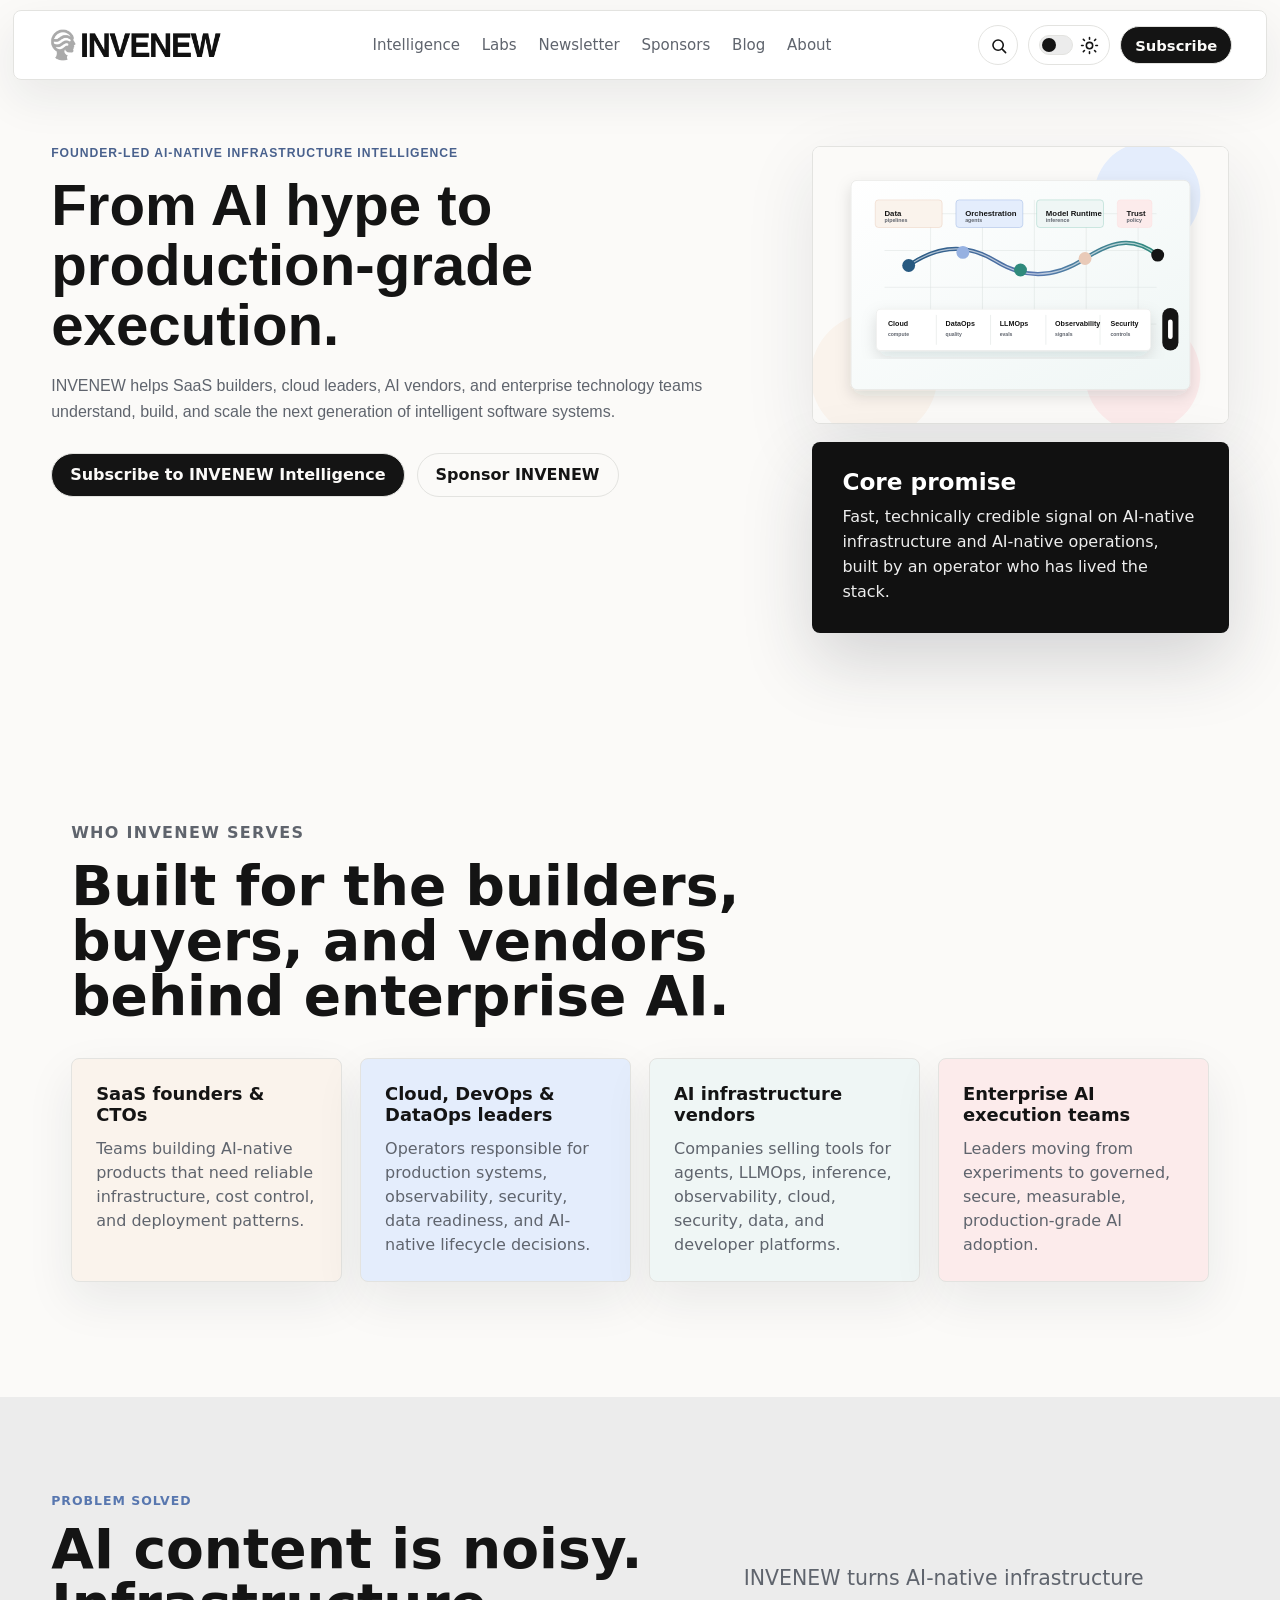
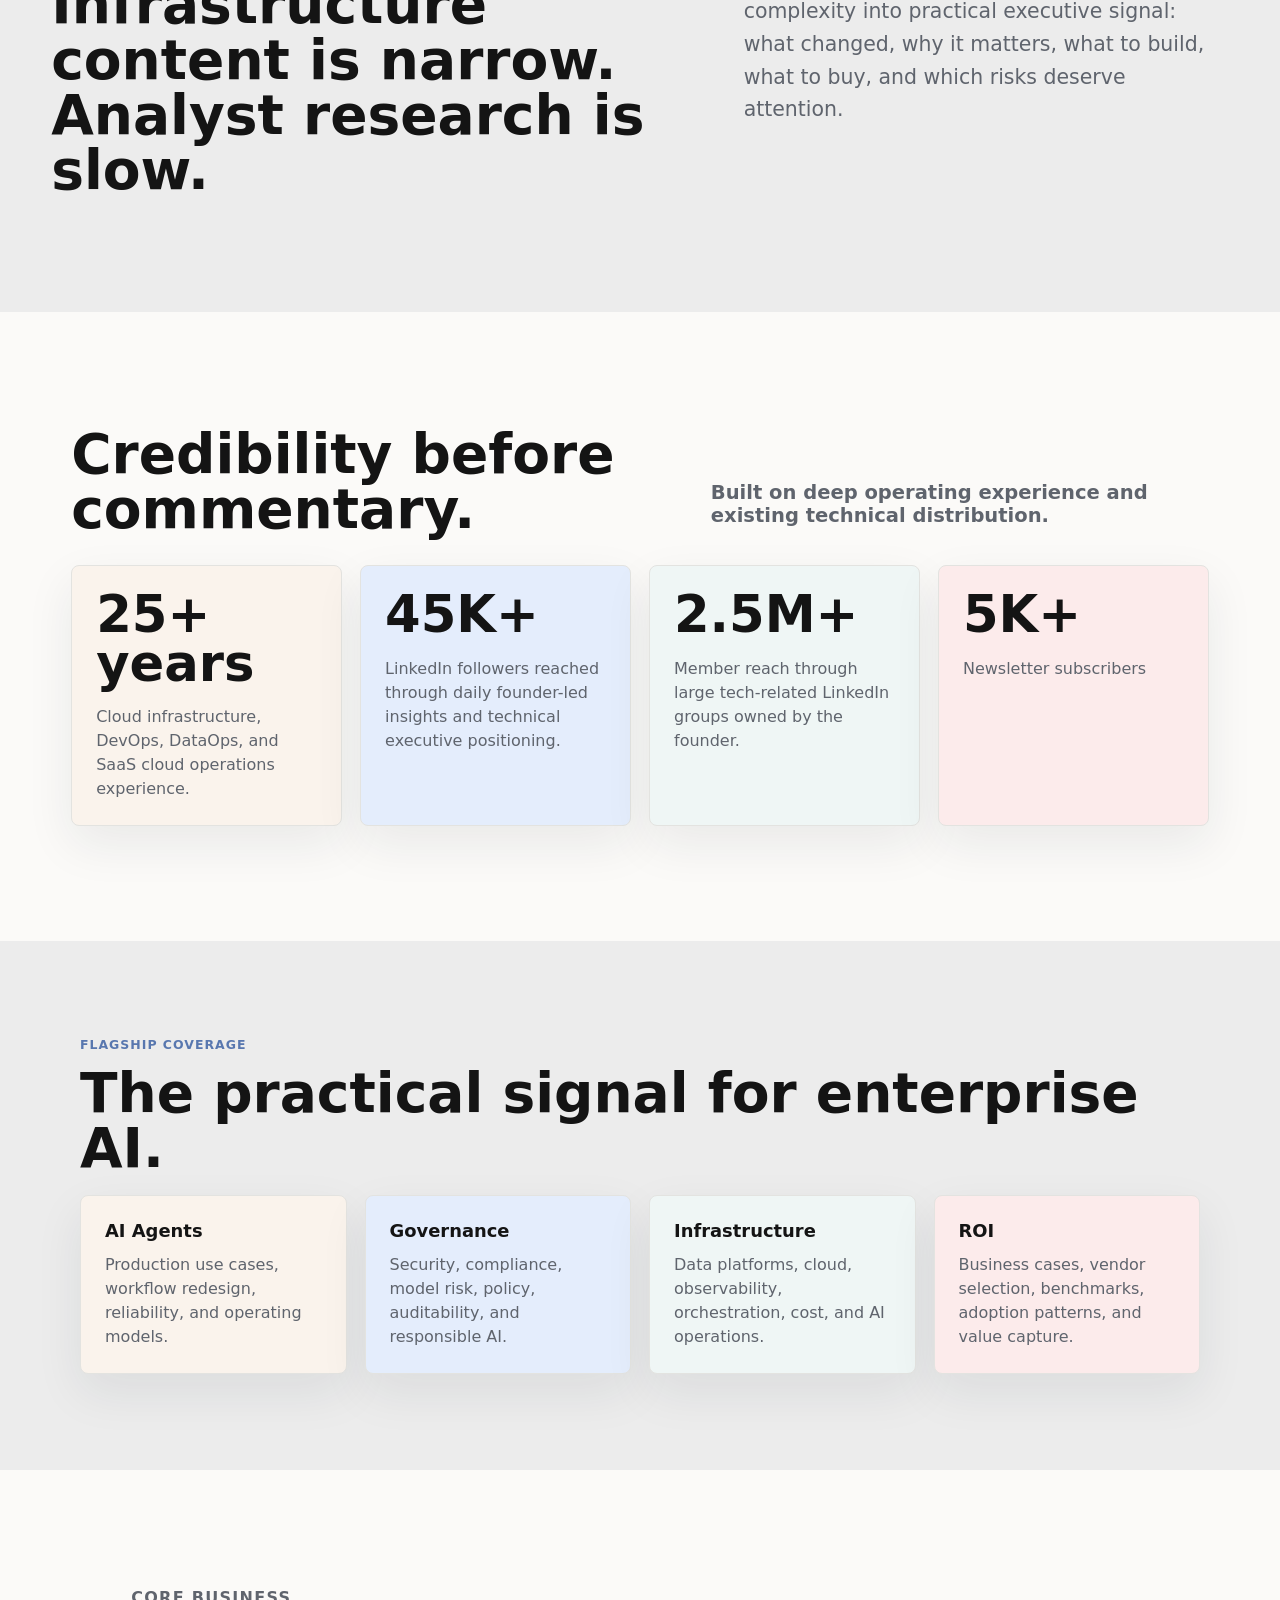
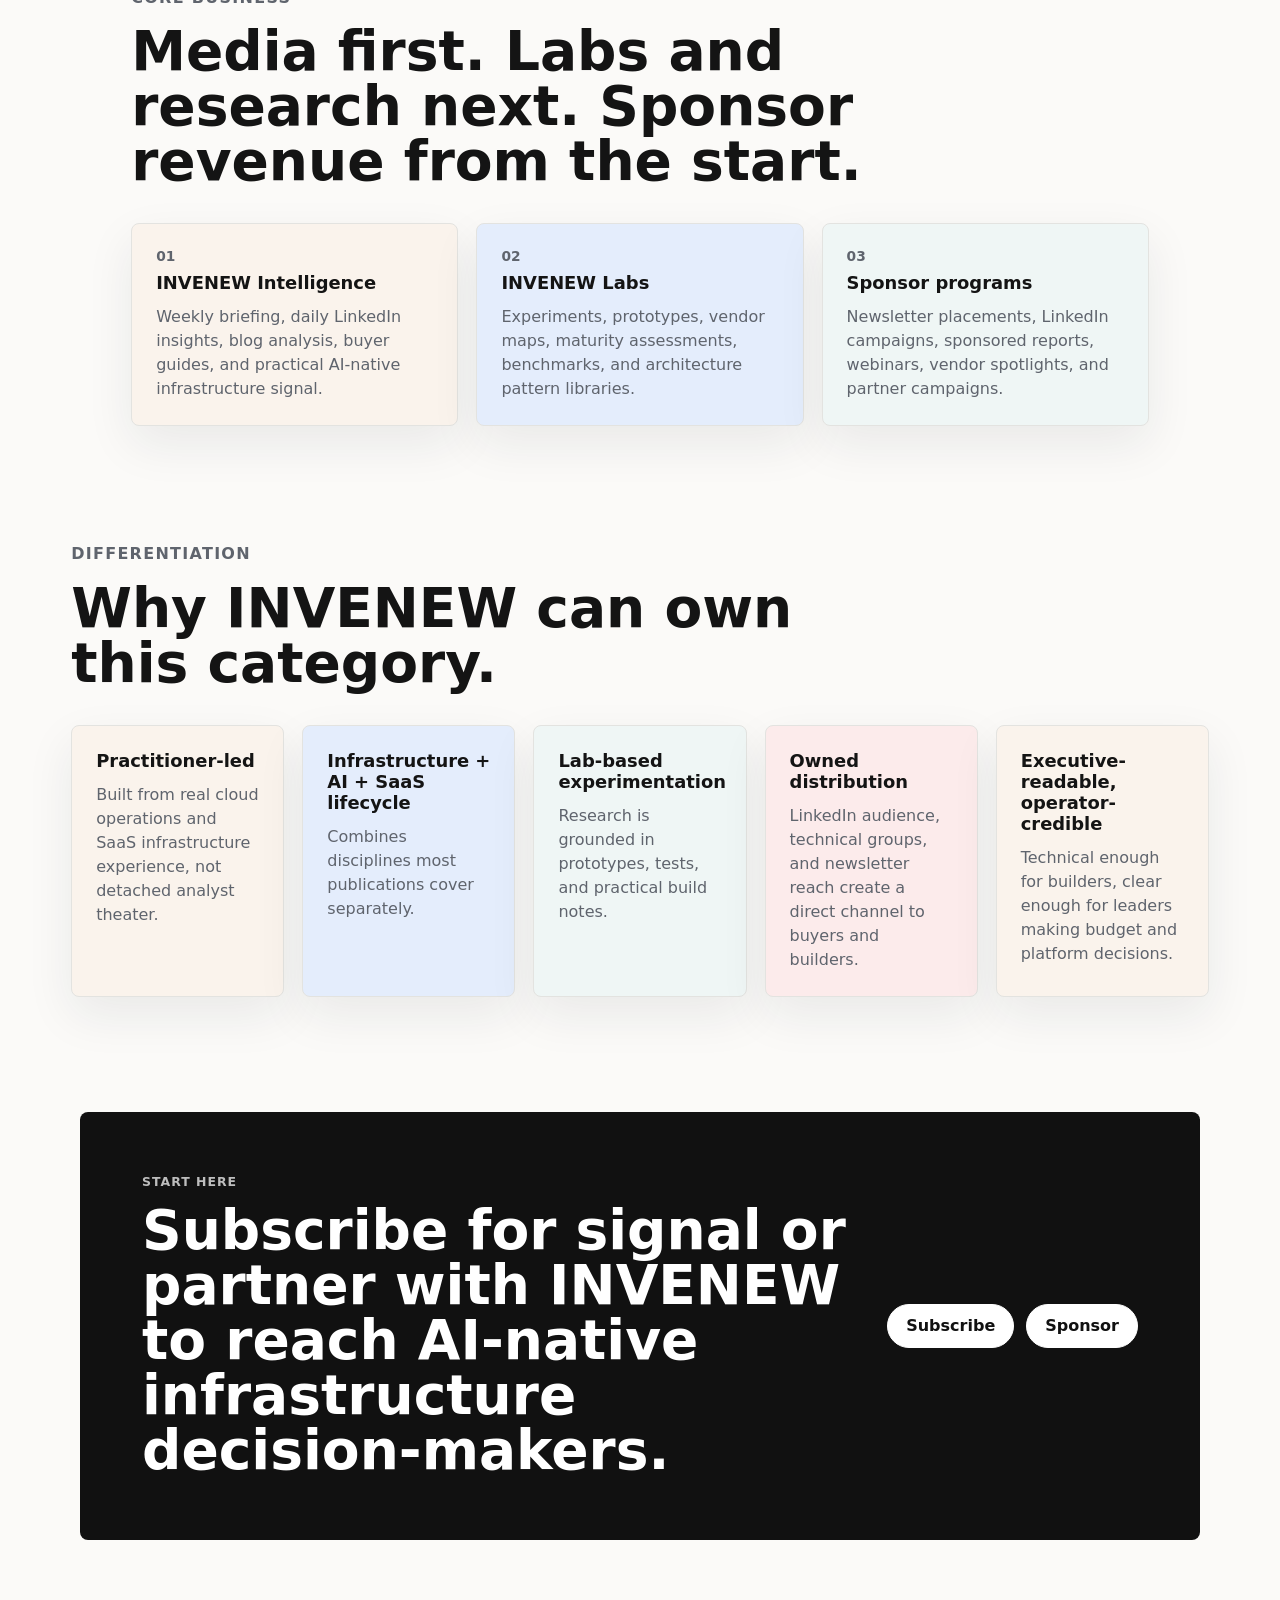
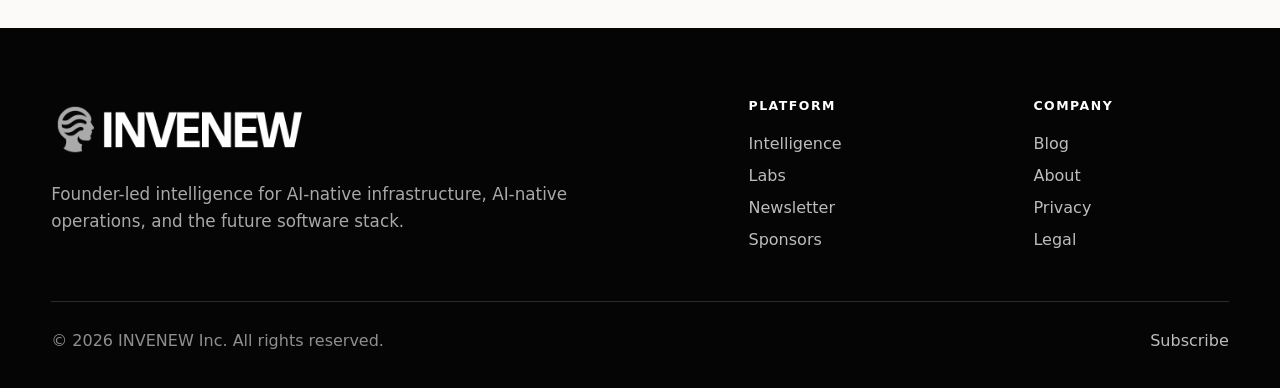
==== commit b6e6423d: "Remove AI-SaaS wording and improve search popup" ====
--- a/index.html
+++ b/index.html
@@ -73,7 +73,7 @@
           <img class="landing-hero-image" src="assets/sponsors-hero-graphic.svg" alt="AI infrastructure stack graphic">
           <div class="promise-card">
             <h2>Core promise</h2>
-            <p>Fast, technically credible signal on AI-native infrastructure and AI-SaaS operations, built by an operator who has lived the stack.</p>
+            <p>Fast, technically credible signal on AI-native infrastructure and AI-native operations, built by an operator who has lived the stack.</p>
           </div>
         </div>
       </section>
@@ -85,7 +85,7 @@
         </div>
         <div class="home-card-grid four">
           <article class="beige"><h3>SaaS founders & CTOs</h3><p>Teams building AI-native products that need reliable infrastructure, cost control, and deployment patterns.</p></article>
-          <article class="blue"><h3>Cloud, DevOps & DataOps leaders</h3><p>Operators responsible for production systems, observability, security, data readiness, and AI-SaaS lifecycle decisions.</p></article>
+          <article class="blue"><h3>Cloud, DevOps & DataOps leaders</h3><p>Operators responsible for production systems, observability, security, data readiness, and AI-native lifecycle decisions.</p></article>
           <article class="green"><h3>AI infrastructure vendors</h3><p>Companies selling tools for agents, LLMOps, inference, observability, cloud, security, data, and developer platforms.</p></article>
           <article class="pink"><h3>Enterprise AI execution teams</h3><p>Leaders moving from experiments to governed, secure, measurable, production-grade AI adoption.</p></article>
         </div>
@@ -169,7 +169,7 @@
       <div class="footer-main">
         <div class="footer-intro">
           <a href="index.html" class="footer-brand" aria-label="INVENEW home"><img src="assets/INVENEW-dark-long1.png" alt="INVENEW"></a>
-          <p>Founder-led intelligence for AI-native infrastructure, AI-SaaS operations, and the future software stack.</p>
+          <p>Founder-led intelligence for AI-native infrastructure, AI-native operations, and the future software stack.</p>
         </div>
         <nav class="footer-col" aria-label="Footer platform links">
           <h2>Platform</h2>
--- a/styles.css
+++ b/styles.css
@@ -19,9 +19,9 @@
   --clay: #f4e5dc;
   --accent: #5877af;
   --shadow: 0 20px 60px rgba(20, 20, 20, 0.08);
-  --display-xl: clamp(3rem, 6vw, 5.4rem);
-  --display-lg: clamp(2.45rem, 4.8vw, 4.35rem);
-  --display-md: clamp(2rem, 3.7vw, 3.25rem);
+  --display-xl: clamp(2.8rem, 5.4vw, 5rem);
+  --display-lg: clamp(2.3rem, 4.3vw, 4rem);
+  --display-md: clamp(1.9rem, 3.35vw, 3rem);
   --band-padding: clamp(62px, 9vw, 96px) clamp(18px, 4vw, 56px);
 }
 
@@ -757,7 +757,7 @@
   grid-template-columns: repeat(3, minmax(0, 1fr));
   gap: 20px;
   max-width: 1040px;
-  padding-top: 0;
+  padding-top: clamp(34px, 5vw, 58px);
   padding-bottom: 70px;
 }
 
@@ -1018,7 +1018,8 @@
   gap: clamp(36px, 8vw, 96px);
   align-items: center;
   max-width: 1120px;
-  padding-top: clamp(34px, 5vw, 64px);
+  padding-top: clamp(58px, 7.4vw, 94px);
+  padding-bottom: clamp(40px, 5vw, 64px);
 }
 
 .about-promise h2,
@@ -1035,6 +1036,52 @@
 .about-focus,
 .about-proof {
   max-width: 1280px;
+  padding-top: clamp(42px, 5.8vw, 72px);
+  padding-bottom: clamp(58px, 7.4vw, 94px);
+}
+
+.about-system {
+  max-width: none;
+  padding: var(--band-padding);
+  border-top: 1px solid color-mix(in srgb, var(--line) 82%, transparent);
+  border-bottom: 1px solid color-mix(in srgb, var(--line) 82%, transparent);
+  background: var(--soft);
+}
+
+.about-system .section-title-row {
+  align-items: end;
+  gap: clamp(28px, 5vw, 72px);
+  max-width: 1320px;
+  margin: 0 auto;
+}
+
+.about-system .section-title-row > div {
+  max-width: 760px;
+}
+
+.about-system .section-title-row > p {
+  max-width: 520px;
+}
+
+.about-system-diagram {
+  max-width: 1320px;
+  margin: clamp(26px, 4vw, 42px) 0 0;
+  padding: clamp(10px, 1.8vw, 18px);
+  border: 1px solid var(--line);
+  border-radius: 8px;
+  background: var(--surface);
+  box-shadow: 0 18px 55px rgba(31, 41, 55, 0.08);
+  overflow-x: auto;
+  margin-left: auto;
+  margin-right: auto;
+}
+
+.about-system-diagram img {
+  display: block;
+  width: 100%;
+  min-width: 760px;
+  height: auto;
+  border-radius: 6px;
 }
 
 .about-proof > div:first-child {
@@ -1068,7 +1115,7 @@
   grid-template-columns: repeat(3, minmax(0, 1fr));
   gap: 24px;
   max-width: 1120px;
-  padding-top: 0;
+  padding-top: clamp(34px, 5vw, 58px);
 }
 
 .research-assets article {
@@ -1242,7 +1289,7 @@
   grid-template-columns: repeat(3, minmax(0, 1fr));
   gap: 28px;
   max-width: 1280px;
-  padding-top: 0;
+  padding-top: clamp(34px, 5vw, 58px);
 }
 
 .post-card {
@@ -1427,8 +1474,16 @@
 
 .about-foundation,
 .about-expand {
+  padding: var(--band-padding);
+}
+
+.about-foundation {
+  background: var(--surface);
+}
+
+.about-expand {
+  border-top: 1px solid color-mix(in srgb, var(--line) 82%, transparent);
   background: var(--soft);
-  padding: var(--band-padding);
 }
 
 .foundation-inner,
@@ -1524,17 +1579,17 @@
 
 .subscribe-hero {
   display: grid;
-  grid-template-columns: minmax(620px, 0.92fr) minmax(510px, 0.72fr);
-  gap: clamp(28px, 5vw, 64px);
-  align-items: start;
-  max-width: 1240px;
-  padding-top: clamp(80px, 10vw, 124px);
-  padding-bottom: clamp(72px, 8vw, 96px);
+  grid-template-columns: minmax(0, 0.72fr) minmax(520px, 0.9fr);
+  gap: clamp(40px, 5vw, 72px);
+  align-items: center;
+  max-width: 1420px;
+  padding-top: clamp(64px, 8vw, 104px);
+  padding-bottom: clamp(64px, 7vw, 88px);
 }
 
 .subscribe-hero h1 {
-  max-width: 980px;
-  font-size: clamp(4.2rem, 6.3vw, 7.1rem);
+  max-width: 720px;
+  font-size: clamp(3.75rem, 5.2vw, 6rem);
   line-height: 0.98;
 }
 
@@ -1546,7 +1601,8 @@
 
 .beehiiv-card {
   justify-self: end;
-  width: 100%;
+  width: min(100%, 780px);
+  overflow: hidden;
   padding: clamp(24px, 3vw, 32px);
   border: 1px solid var(--line);
   border-radius: 8px;
@@ -1567,7 +1623,166 @@
 
 .beehiiv-card iframe {
   display: block;
+  width: min(100%, 660px) !important;
+  min-width: 0;
+  height: 220px !important;
+  margin: 0 auto;
+}
+
+.newsletter-issues-band {
+  padding: var(--band-padding);
+  background: var(--soft);
+}
+
+.newsletter-issues-inner {
+  max-width: 1360px;
+  margin: 0 auto;
+}
+
+.newsletter-issues-layout {
+  display: grid;
+  grid-template-columns: minmax(320px, 0.42fr) minmax(0, 1fr);
+  gap: 22px;
+  align-items: start;
+}
+
+.newsletter-issue-list {
+  display: grid;
+  gap: 12px;
+}
+
+.newsletter-issue-card,
+.newsletter-issue-detail {
+  border: 1px solid var(--line);
+  border-radius: 8px;
+  background: var(--surface);
+  box-shadow: 0 18px 48px rgba(31, 41, 55, 0.08);
+}
+
+.newsletter-issue-card {
+  display: grid;
+  grid-template-columns: 82px minmax(0, 1fr);
+  gap: 14px;
+  align-items: start;
   width: 100%;
+  padding: 14px;
+  text-align: left;
+  cursor: pointer;
+}
+
+.newsletter-issue-thumb {
+  width: 82px;
+  aspect-ratio: 1;
+  border: 1px solid var(--line);
+  border-radius: 8px;
+  object-fit: cover;
+  background: var(--beige);
+}
+
+.newsletter-issue-thumb-fallback {
+  display: grid;
+  place-items: center;
+  background: linear-gradient(135deg, var(--beige), var(--blue));
+  color: var(--text);
+  font-weight: 900;
+}
+
+.newsletter-issue-card-copy {
+  display: grid;
+  gap: 7px;
+  min-width: 0;
+}
+
+.newsletter-issue-card-title {
+  color: var(--text);
+  font-size: clamp(1.05rem, 1.6vw, 1.28rem);
+  font-weight: 850;
+  line-height: 1.08;
+}
+
+.newsletter-issue-card-summary {
+  color: var(--muted);
+  font-size: 0.95rem;
+  line-height: 1.45;
+}
+
+.newsletter-issue-card.is-active {
+  border-color: var(--text);
+  background: var(--blue);
+}
+
+.newsletter-issue-card p:not(.post-kicker),
+.newsletter-issue-detail p {
+  color: var(--muted);
+  line-height: 1.55;
+}
+
+.newsletter-issue-detail {
+  min-height: 480px;
+  padding: clamp(26px, 4vw, 42px);
+}
+
+.newsletter-issue-detail h3 {
+  max-width: 820px;
+  margin-bottom: 18px;
+  font-size: clamp(2.1rem, 4vw, 4rem);
+  line-height: 0.98;
+}
+
+.newsletter-issue-content {
+  margin-top: 28px;
+  color: var(--muted);
+  font-size: 1.05rem;
+  line-height: 1.72;
+}
+
+.newsletter-issue-content h1,
+.newsletter-issue-content h2,
+.newsletter-issue-content h3 {
+  margin: 26px 0 12px;
+  color: var(--text);
+}
+
+.newsletter-issue-content p,
+.newsletter-issue-content ul,
+.newsletter-issue-content ol {
+  margin-bottom: 18px;
+}
+
+.newsletter-issue-actions {
+  display: flex;
+  flex-wrap: wrap;
+  gap: 12px;
+  margin-top: 22px;
+}
+
+.newsletter-pagination {
+  display: flex;
+  align-items: center;
+  justify-content: space-between;
+  gap: 12px;
+  padding: 12px 0 0;
+}
+
+.newsletter-pagination button {
+  min-height: 38px;
+  padding: 0 14px;
+  border: 1px solid var(--line);
+  border-radius: 999px;
+  background: var(--surface);
+  color: var(--text);
+  cursor: pointer;
+  font-weight: 850;
+}
+
+.newsletter-pagination button:disabled {
+  cursor: not-allowed;
+  opacity: 0.45;
+}
+
+.newsletter-pagination span {
+  color: var(--muted);
+  font-weight: 800;
 }
 
 .subscribe-section {
@@ -2150,9 +2365,10 @@
 }
 
 .search-box {
+  position: relative;
   max-width: 760px;
   margin-left: auto;
-  padding: 22px;
+  padding: 22px 62px 22px 22px;
   border: 1px solid var(--line);
   border-radius: 8px;
   background: var(--surface);
@@ -2203,6 +2419,13 @@
   .beehiiv-card {
     justify-self: stretch;
   }
+  .subscribe-hero h1 {
+    max-width: 100%;
+    font-size: clamp(3.05rem, 14.5vw, 4.8rem);
+  }
+  .beehiiv-card iframe {
+    width: 100% !important;
+  }
   .landing-promise-stack {
     justify-items: stretch;
   }
@@ -2236,6 +2459,7 @@
   }
   .metric-grid,
   .option-grid,
+  .newsletter-issues-layout,
   .sponsor-audience-grid,
   .sponsor-fit,
   .intelligence-pillars,
@@ -2371,6 +2595,34 @@
   margin: 20px 0 30px;
 }
 
+.article-tools {
+  display: flex;
+  align-items: center;
+  gap: 12px;
+  margin: -8px 0 28px;
+}
+
+.article-voice-btn {
+  min-height: 42px;
+  padding: 0 18px;
+  border: 1px solid var(--text);
+  border-radius: 999px;
+  background: var(--text);
+  color: var(--bg);
+  cursor: pointer;
+  font-weight: 850;
+}
+
+.article-voice-btn[data-state="playing"] {
+  background: transparent;
+  color: var(--text);
+}
+
+.article-voice-btn:disabled {
+  cursor: not-allowed;
+  opacity: 0.55;
+}
+
 .article-body {
   color: var(--muted);
   font-size: 1.12rem;
@@ -2661,7 +2913,7 @@
   grid-template-columns: 1fr;
   gap: clamp(28px, 4vw, 46px);
   max-width: 1360px;
-  padding-top: 0;
+  padding-top: clamp(34px, 5vw, 58px);
 }
 
 .featured-article-card,
@@ -2883,7 +3135,6 @@
 }
 
 .blog-featured {
-  padding-top: 0;
   padding-bottom: clamp(58px, 8vw, 96px);
 }
 
@@ -2967,3 +3218,419 @@
   background: var(--text);
   color: var(--bg);
 }
+
+/* Shared page hero refinements */
+:is(.page-hero, .labs-hero, .subscribe-hero, .sponsor-hero, .about-meaning, .blog-section-head) {
+  position: relative;
+  max-width: 1280px;
+  margin-top: 0;
+  padding-top: clamp(40px, 5.4vw, 66px);
+  padding-bottom: clamp(42px, 6vw, 72px);
+}
+
+:is(.page-hero, .labs-hero, .about-meaning, .blog-section-head) {
+  background: linear-gradient(180deg, color-mix(in srgb, var(--surface) 72%, var(--soft)) 0%, transparent 100%);
+}
+
+.subscribe-hero,
+.sponsor-hero {
+  align-items: center;
+}
+
+:is(.page-hero, .labs-hero, .subscribe-hero, .sponsor-hero, .about-meaning, .blog-section-head) .eyebrow {
+  margin-bottom: 16px;
+  color: color-mix(in srgb, var(--accent) 78%, var(--text));
+  font-size: 0.76rem;
+  font-weight: 850;
+}
+
+:is(.page-hero, .labs-hero, .subscribe-hero, .sponsor-hero, .about-meaning, .blog-section-head) h1 {
+  max-width: 940px;
+  margin-bottom: clamp(16px, 2.1vw, 24px);
+  color: var(--text);
+  font-size: clamp(2.65rem, 5vw, 4.8rem);
+  line-height: 1.03;
+}
+
+.blog-section-head h1 {
+  font-size: clamp(2.75rem, 5.4vw, 5.2rem);
+}
+
+.subscribe-hero h1 {
+  font-size: clamp(2.75rem, 4.8vw, 4.85rem);
+}
+
+.sponsor-hero h1 {
+  max-width: 720px;
+  font-size: clamp(2.65rem, 4.5vw, 4.35rem);
+}
+
+:is(.page-hero, .labs-hero, .subscribe-hero, .sponsor-hero, .about-meaning, .blog-section-head) .hero-text,
+.blog-section-head .section-title-row > p {
+  max-width: 720px;
+  color: var(--muted);
+  font-size: clamp(1rem, 1.25vw, 1.18rem);
+  line-height: 1.62;
+}
+
+.blog-section-head .section-title-row {
+  align-items: center;
+  gap: clamp(24px, 5vw, 72px);
+  padding-bottom: 0;
+  border-bottom: 0;
+}
+
+.subscribe-hero {
+  display: grid;
+  grid-template-columns: 1fr;
+  justify-items: start;
+  align-items: start;
+  gap: clamp(22px, 3.2vw, 36px);
+  width: min(100%, 1280px);
+  max-width: 1280px;
+}
+
+.subscribe-hero-copy {
+  width: min(100%, 880px);
+  min-width: 0;
+}
+
+.subscribe-hero .eyebrow {
+  font-family: -apple-system, BlinkMacSystemFont, "Segoe UI", Helvetica, Arial, sans-serif !important;
+  font-weight: 850 !important;
+}
+
+.subscribe-hero h1 {
+  font-family: -apple-system, BlinkMacSystemFont, "Segoe UI", Helvetica, Arial, sans-serif !important;
+  font-weight: 850 !important;
+  font-synthesis-weight: auto;
+}
+
+.subscribe-hero .hero-text {
+  font-family: -apple-system, BlinkMacSystemFont, "Segoe UI", Helvetica, Arial, sans-serif !important;
+  font-weight: 500 !important;
+}
+
+.beehiiv-card {
+  justify-self: start;
+  width: min(100%, 760px);
+  max-width: 100%;
+  min-width: 0;
+  height: 118px;
+  min-height: 118px;
+  max-height: 118px;
+  margin-top: clamp(28px, 4vw, 42px);
+  padding: 0;
+  border: 0;
+  background: transparent;
+  overflow: hidden;
+  box-shadow: none;
+}
+
+.beehiiv-card h2 {
+  font-size: clamp(1.45rem, 2vw, 2rem);
+}
+
+.beehiiv-card iframe {
+  width: min(100%, 760px) !important;
+  max-width: 100% !important;
+  height: 190px !important;
+  min-height: 190px;
+  max-height: 190px;
+  margin-left: 0;
+  margin-right: auto;
+  border-radius: 8px;
+  background: transparent !important;
+}
+
+.beehiiv-card > iframe {
+  transform: translateY(-38px);
+}
+
+.beehiiv-card * {
+  max-width: 100% !important;
+}
+
+.beehiiv-card > div {
+  width: min(100%, 760px) !important;
+  max-width: 100% !important;
+  height: 190px !important;
+  max-height: 190px !important;
+  background: transparent !important;
+  border-radius: 8px;
+  overflow: hidden;
+  transform: translateY(-38px);
+}
+
+.newsletter-issues-band .eyebrow {
+  font-family: -apple-system, BlinkMacSystemFont, "Segoe UI", Helvetica, Arial, sans-serif !important;
+  font-weight: 850 !important;
+}
+
+.newsletter-issues-band h2,
+.newsletter-issue-detail h3 {
+  font-family: -apple-system, BlinkMacSystemFont, "Segoe UI", Helvetica, Arial, sans-serif !important;
+  font-weight: 850 !important;
+  color: var(--text);
+}
+
+.landing-position {
+  justify-items: start;
+  width: min(100%, 1280px);
+}
+
+.landing-position > div:first-child,
+.landing-promise-stack {
+  min-width: 0;
+}
+
+.landing-promise-stack,
+.landing-hero-image,
+.promise-card {
+  max-width: 100%;
+}
+
+.sponsor-hero {
+  grid-template-columns: minmax(0, 0.9fr) minmax(390px, 0.56fr);
+  gap: clamp(34px, 5vw, 72px);
+  align-items: start;
+}
+
+[data-theme="dark"] :is(.page-hero, .labs-hero, .about-meaning, .blog-section-head) {
+  background: linear-gradient(180deg, color-mix(in srgb, var(--surface) 74%, #000000) 0%, transparent 100%);
+}
+
+@media (max-width: 980px) {
+  :is(.page-hero, .labs-hero, .subscribe-hero, .sponsor-hero, .about-meaning, .blog-section-head) {
+    padding-top: 36px;
+    padding-bottom: 44px;
+  }
+
+  .subscribe-hero,
+  .sponsor-hero {
+    grid-template-columns: 1fr;
+    align-items: start;
+  }
+
+  .landing-position {
+    align-items: start;
+  }
+
+  .blog-section-head .section-title-row {
+    display: grid;
+  }
+}
+
+@media (max-width: 640px) {
+  html,
+  body {
+    max-width: 100%;
+    overflow-x: hidden;
+  }
+
+  .section {
+    width: 100%;
+    max-width: 100vw;
+  }
+
+  :is(.page-hero, .labs-hero, .subscribe-hero, .sponsor-hero, .about-meaning, .blog-section-head) {
+    padding-top: 34px;
+    padding-bottom: 36px;
+  }
+
+  .subscribe-hero,
+  .subscribe-hero-copy,
+  .beehiiv-card,
+  .landing-position,
+  .landing-position > div:first-child,
+  .landing-promise-stack,
+  .landing-hero-image,
+  .promise-card {
+    justify-self: start;
+    width: 100%;
+    max-width: calc(100vw - 48px);
+  }
+
+  .landing-position {
+    padding-top: 34px;
+    padding-bottom: 42px;
+  }
+
+  .landing-position h1 {
+    width: 100%;
+    max-width: min(calc(100vw - 48px), 342px);
+    font-size: clamp(2rem, 8.4vw, 2.4rem);
+    line-height: 1.05;
+    overflow-wrap: anywhere;
+  }
+
+  .landing-position .eyebrow {
+    width: 100%;
+    max-width: min(calc(100vw - 48px), 342px);
+    font-size: 0.68rem;
+    line-height: 1.45;
+    overflow-wrap: break-word;
+  }
+
+  .landing-position .hero-text {
+    width: 100%;
+    max-width: min(calc(100vw - 48px), 342px);
+    overflow-wrap: break-word;
+  }
+
+  .landing-position .hero-actions {
+    width: 100%;
+    max-width: calc(100vw - 48px);
+  }
+
+  .landing-position .hero-actions .btn {
+    width: 100%;
+    max-width: calc(100vw - 48px);
+    min-height: 44px;
+    white-space: normal;
+    text-align: center;
+    line-height: 1.2;
+  }
+
+  :is(.page-hero, .labs-hero, .subscribe-hero, .sponsor-hero, .about-meaning, .blog-section-head) h1,
+  .blog-section-head h1,
+  .subscribe-hero h1 {
+    width: 100%;
+    max-width: min(calc(100vw - 32px), 358px);
+    font-size: clamp(2rem, 8.4vw, 2.4rem);
+    line-height: 1.05;
+    overflow-wrap: anywhere;
+  }
+
+  :is(.page-hero, .labs-hero, .subscribe-hero, .sponsor-hero, .about-meaning, .blog-section-head) .hero-text,
+  .blog-section-head .section-title-row > p {
+    width: 100%;
+    max-width: min(calc(100vw - 32px), 358px);
+    overflow-wrap: break-word;
+  }
+
+  .about-promise,
+  .about-focus,
+  .about-proof,
+  .messaging-pillars {
+    width: calc(100vw - 32px);
+    max-width: calc(100vw - 32px);
+    padding-left: 0;
+    padding-right: 0;
+  }
+
+  .foundation-inner,
+  .expand-inner {
+    width: calc(100vw - 32px);
+    max-width: calc(100vw - 32px);
+  }
+
+  .about-promise > *,
+  .about-focus > *,
+  .about-system .section-title-row > *,
+  .about-proof > *,
+  .messaging-pillars > *,
+  .topic-grid article,
+  .home-card-grid article,
+  .foundation-grid article,
+  .pillar-grid article {
+    min-width: 0;
+    max-width: 100%;
+  }
+
+  .about-promise h2,
+  .about-system h2,
+  .about-proof h2,
+  .about-expand h2 {
+    font-size: clamp(1.8rem, 7.6vw, 2.15rem);
+    line-height: 1.05;
+    overflow-wrap: anywhere;
+  }
+
+  .about-system {
+    padding-left: 16px;
+    padding-right: 16px;
+  }
+
+  .about-system .section-title-row {
+    display: grid;
+    align-items: start;
+  }
+
+  .about-system-diagram {
+    width: 100%;
+    max-width: 100%;
+  }
+}
+
+/* Final shared hero type system */
+.landing-position {
+  align-items: start !important;
+  max-width: 1280px !important;
+  padding-top: clamp(40px, 5.4vw, 66px) !important;
+  padding-bottom: clamp(42px, 6vw, 72px) !important;
+}
+
+:is(.landing-position, .page-hero, .labs-hero, .subscribe-hero, .sponsor-hero, .about-meaning, .blog-section-head) .eyebrow {
+  color: color-mix(in srgb, var(--accent) 78%, var(--text)) !important;
+  font-family: -apple-system, BlinkMacSystemFont, "Segoe UI", Helvetica, Arial, sans-serif !important;
+  font-size: 0.76rem !important;
+  font-weight: 850 !important;
+  letter-spacing: 0.08em !important;
+  line-height: 1.25 !important;
+  text-transform: uppercase !important;
+}
+
+:is(.landing-position, .page-hero, .labs-hero, .subscribe-hero, .sponsor-hero, .about-meaning, .blog-section-head) h1 {
+  color: var(--text) !important;
+  font-family: -apple-system, BlinkMacSystemFont, "Segoe UI", Helvetica, Arial, sans-serif !important;
+  font-size: clamp(2.45rem, 4.55vw, 4.45rem) !important;
+  font-weight: 780 !important;
+  letter-spacing: 0 !important;
+  line-height: 1.03 !important;
+}
+
+:is(.landing-position, .page-hero, .labs-hero, .subscribe-hero, .sponsor-hero, .about-meaning, .blog-section-head) .hero-text,
+.blog-section-head .section-title-row > p {
+  color: var(--muted) !important;
+  font-family: -apple-system, BlinkMacSystemFont, "Segoe UI", Helvetica, Arial, sans-serif !important;
+  font-size: clamp(1rem, 1.25vw, 1.18rem) !important;
+  font-weight: 500 !important;
+  line-height: 1.62 !important;
+}
+
+@media (min-width: 981px) {
+  .blog-section-head .section-title-row {
+    display: grid !important;
+    grid-template-columns: minmax(520px, 0.72fr) minmax(0, 1fr) !important;
+  }
+
+  .blog-section-head h1 {
+    max-width: none !important;
+    white-space: nowrap !important;
+  }
+}
+
+.search-close {
+  position: absolute;
+  top: 16px;
+  right: 16px;
+  display: inline-grid;
+  width: 34px;
+  height: 34px;
+  place-items: center;
+  border: 1px solid var(--line);
+  border-radius: 999px;
+  background: var(--surface);
+  color: var(--text);
+  font-size: 0.86rem;
+  font-weight: 820;
+  line-height: 1;
+  cursor: pointer;
+}
+
+.search-close:hover {
+  border-color: var(--text);
+  background: var(--text);
+  color: var(--bg);
+}
